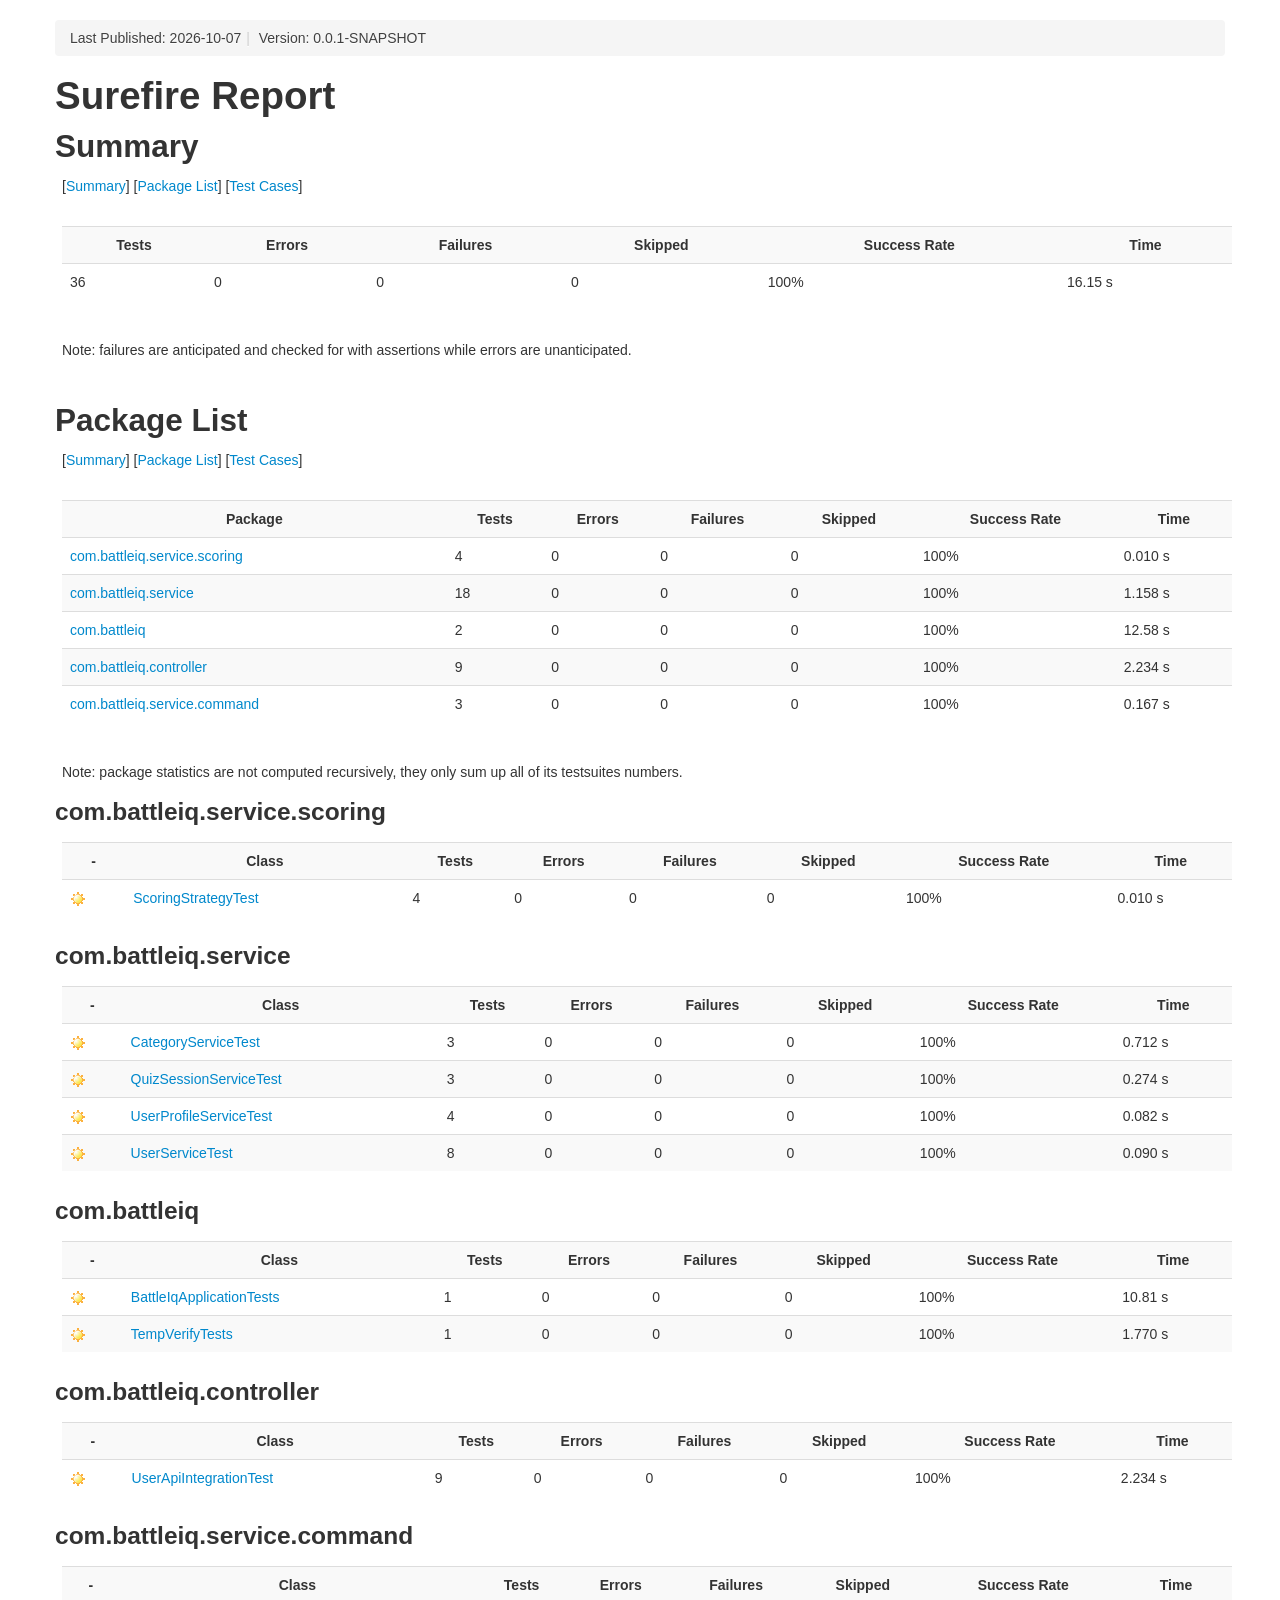
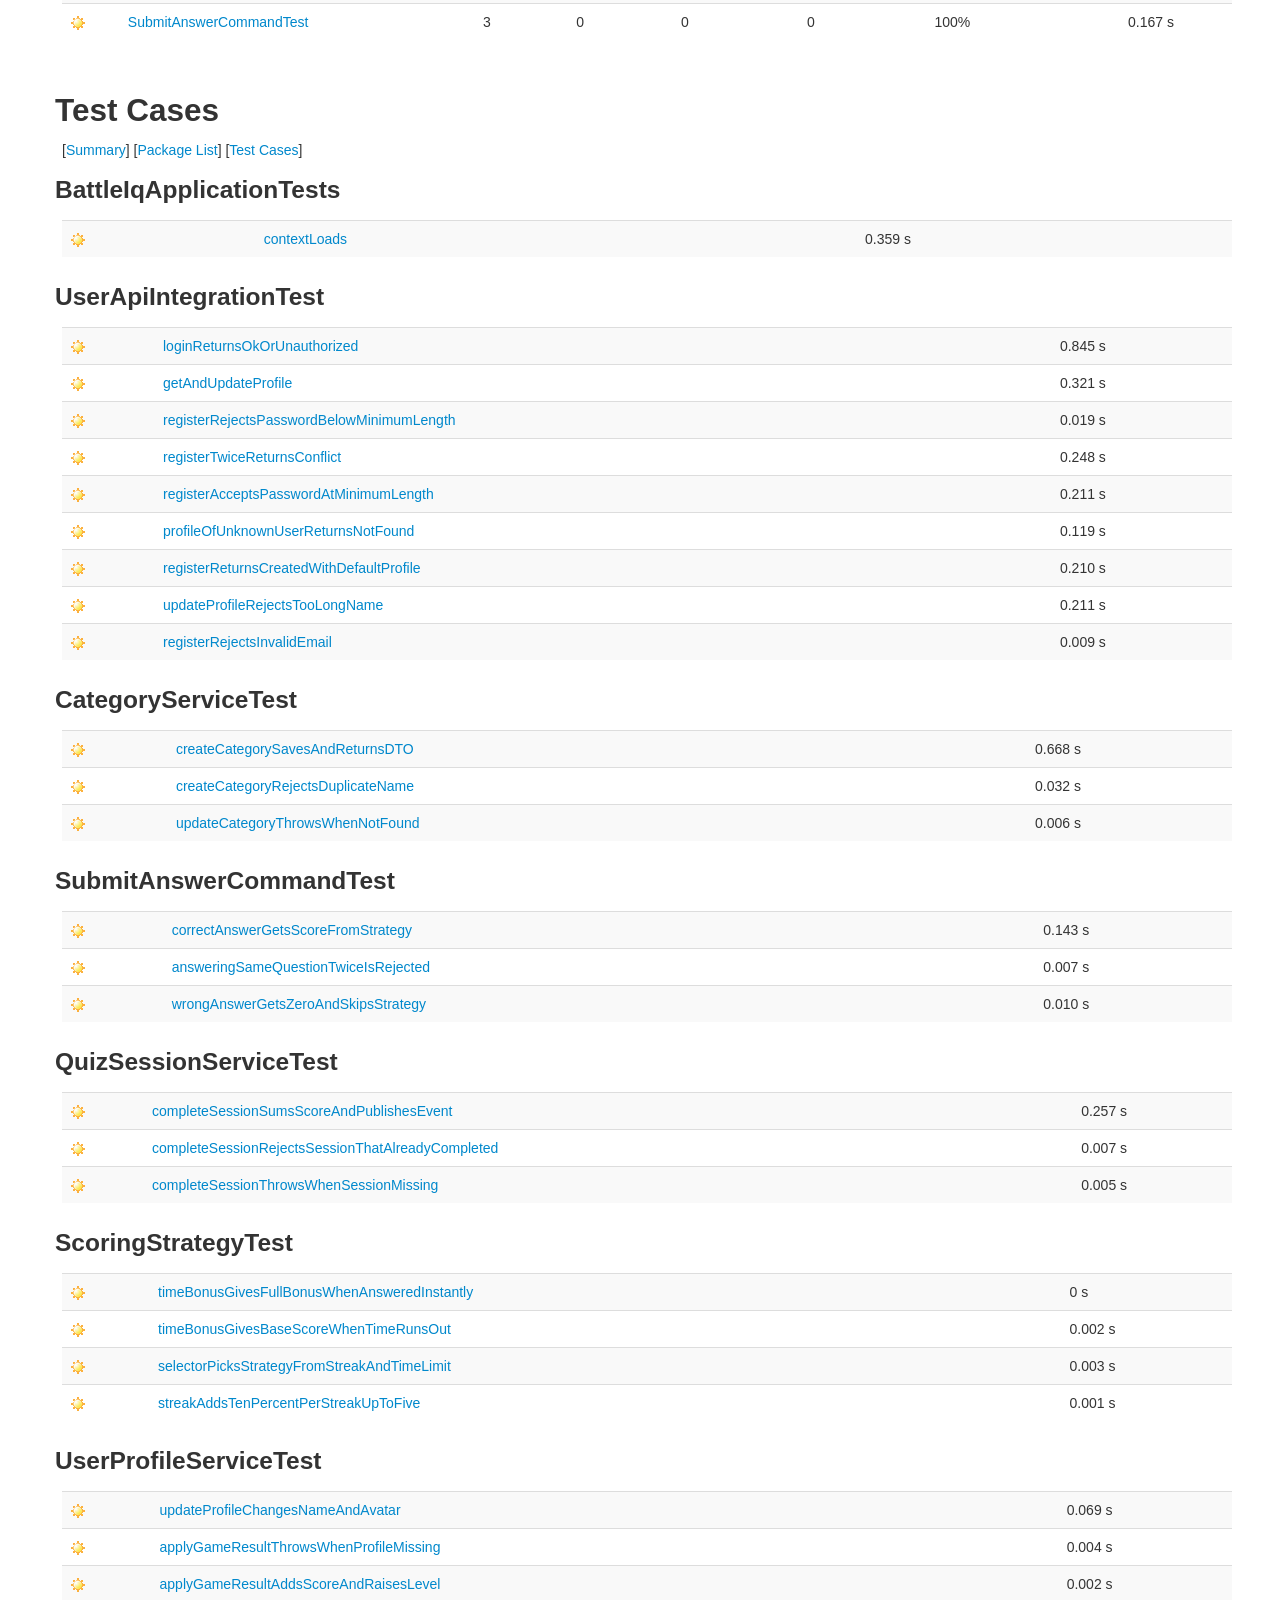
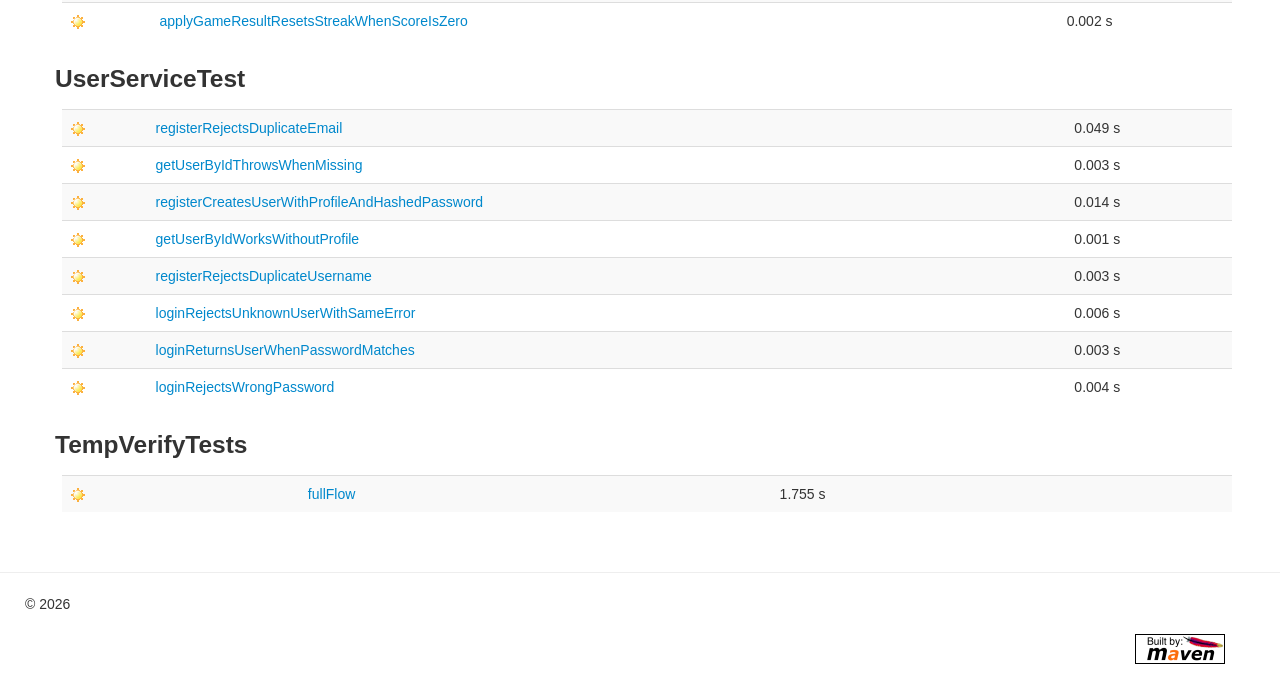
==== test/report/surefire.html @ 70fdf5c6 "docs: add test plan and surefire report" ====
<!DOCTYPE html>


<!--
 | Generated by Apache Maven Doxia Site Renderer 2.0.0 from org.apache.maven.plugins:maven-surefire-report-plugin:3.6.0:report-only at 2026-10-07
 | Rendered using Apache Maven Fluido Skin 2.0.0-M9
-->
<html xmlns="http://www.w3.org/1999/xhtml" lang="en">
  <head>
    <meta charset="UTF-8" />
    <meta name="viewport" content="width=device-width, initial-scale=1" />
    <meta name="generator" content="Apache Maven Doxia Site Renderer 2.0.0" />
    <title>Surefire Report</title>
    <link rel="stylesheet" href="./css/apache-maven-fluido-2.0.0-M9.min.css" />
    <link rel="stylesheet" href="./css/site.css" />
    <link rel="stylesheet" href="./css/print.css" media="print" />
    <script src="./js/apache-maven-fluido-2.0.0-M9.min.js"></script>
  </head>
  <body>
    <div class="container container-top">
      <header>
        <div id="banner">
          <div class="pull-left"><div id="bannerLeft"><h1></h1></div></div>
          <div class="pull-right"></div>
          <div class="clear"><hr/></div>
        </div>

        <div id="breadcrumbs">
          <ul class="breadcrumb">
        <li id="publishDate">Last Published: 2026-10-07<span class="divider">|</span>
</li>
          <li id="projectVersion">Version: 0.0.1-SNAPSHOT</li>
        <li class="pull-right"><a></a></li>
          </ul>
        </div>
      </header>
        <main id="bodyColumn">

<script>
function toggleDisplay(elementId) {
 var elm = document.getElementById(elementId + '-error');
 if (elm == null) {
  elm = document.getElementById(elementId + '-failure');
 }
 if (elm && typeof elm.style != "undefined") {
  if (elm.style.display == "none") {
   elm.style.display = "";
   document.getElementById(elementId + '-off').style.display = "none";
   document.getElementById(elementId + '-on').style.display = "inline";
  } else if (elm.style.display == "") {   elm.style.display = "none";
   document.getElementById(elementId + '-off').style.display = "inline";
   document.getElementById(elementId + '-on').style.display = "none";
  }
 }
 }
</script>
<section><a id="Surefire_Report"></a>
<h1>Surefire Report</h1><section><a id="Summary"></a>
<h2>Summary</h2>
<p>[<a href="#Summary">Summary</a>] [<a href="#Package_List">Package List</a>] [<a href="#Test_Cases">Test Cases</a>]</p><br />
<table class="table table-striped">
<tr class="a">
<th>Tests</th>
<th>Errors</th>
<th>Failures</th>
<th>Skipped</th>
<th>Success Rate</th>
<th>Time</th></tr>
<tr class="b">
<td>36</td>
<td>0</td>
<td>0</td>
<td>0</td>
<td>100%</td>
<td>16.15 s</td></tr></table><br />
<p>Note: failures are anticipated and checked for with assertions while errors are unanticipated.</p><br /></section><section><a id="Package_List"></a>
<h2>Package List</h2>
<p>[<a href="#Summary">Summary</a>] [<a href="#Package_List">Package List</a>] [<a href="#Test_Cases">Test Cases</a>]</p><br />
<table class="table table-striped">
<tr class="a">
<th>Package</th>
<th>Tests</th>
<th>Errors</th>
<th>Failures</th>
<th>Skipped</th>
<th>Success Rate</th>
<th>Time</th></tr>
<tr class="b">
<td><a href="#com.battleiq.service.scoring">com.battleiq.service.scoring</a></td>
<td>4</td>
<td>0</td>
<td>0</td>
<td>0</td>
<td>100%</td>
<td>0.010 s</td></tr>
<tr class="a">
<td><a href="#com.battleiq.service">com.battleiq.service</a></td>
<td>18</td>
<td>0</td>
<td>0</td>
<td>0</td>
<td>100%</td>
<td>1.158 s</td></tr>
<tr class="b">
<td><a href="#com.battleiq">com.battleiq</a></td>
<td>2</td>
<td>0</td>
<td>0</td>
<td>0</td>
<td>100%</td>
<td>12.58 s</td></tr>
<tr class="a">
<td><a href="#com.battleiq.controller">com.battleiq.controller</a></td>
<td>9</td>
<td>0</td>
<td>0</td>
<td>0</td>
<td>100%</td>
<td>2.234 s</td></tr>
<tr class="b">
<td><a href="#com.battleiq.service.command">com.battleiq.service.command</a></td>
<td>3</td>
<td>0</td>
<td>0</td>
<td>0</td>
<td>100%</td>
<td>0.167 s</td></tr></table><br />
<p>Note: package statistics are not computed recursively, they only sum up all of its testsuites numbers.</p><section><a id="com.battleiq.service.scoring"></a>
<h3>com.battleiq.service.scoring</h3>
<table class="table table-striped">
<tr class="a">
<th>-</th>
<th>Class</th>
<th>Tests</th>
<th>Errors</th>
<th>Failures</th>
<th>Skipped</th>
<th>Success Rate</th>
<th>Time</th></tr>
<tr class="b">
<td><a href="#com.battleiq.service.scoring.ScoringStrategyTest"><img src="images/icon_success_sml.gif" /></a></td>
<td><a href="#com.battleiq.service.scoring.ScoringStrategyTest">ScoringStrategyTest</a></td>
<td>4</td>
<td>0</td>
<td>0</td>
<td>0</td>
<td>100%</td>
<td>0.010 s</td></tr></table></section><section><a id="com.battleiq.service"></a>
<h3>com.battleiq.service</h3>
<table class="table table-striped">
<tr class="a">
<th>-</th>
<th>Class</th>
<th>Tests</th>
<th>Errors</th>
<th>Failures</th>
<th>Skipped</th>
<th>Success Rate</th>
<th>Time</th></tr>
<tr class="b">
<td><a href="#com.battleiq.service.CategoryServiceTest"><img src="images/icon_success_sml.gif" /></a></td>
<td><a href="#com.battleiq.service.CategoryServiceTest">CategoryServiceTest</a></td>
<td>3</td>
<td>0</td>
<td>0</td>
<td>0</td>
<td>100%</td>
<td>0.712 s</td></tr>
<tr class="a">
<td><a href="#com.battleiq.service.QuizSessionServiceTest"><img src="images/icon_success_sml.gif" /></a></td>
<td><a href="#com.battleiq.service.QuizSessionServiceTest">QuizSessionServiceTest</a></td>
<td>3</td>
<td>0</td>
<td>0</td>
<td>0</td>
<td>100%</td>
<td>0.274 s</td></tr>
<tr class="b">
<td><a href="#com.battleiq.service.UserProfileServiceTest"><img src="images/icon_success_sml.gif" /></a></td>
<td><a href="#com.battleiq.service.UserProfileServiceTest">UserProfileServiceTest</a></td>
<td>4</td>
<td>0</td>
<td>0</td>
<td>0</td>
<td>100%</td>
<td>0.082 s</td></tr>
<tr class="a">
<td><a href="#com.battleiq.service.UserServiceTest"><img src="images/icon_success_sml.gif" /></a></td>
<td><a href="#com.battleiq.service.UserServiceTest">UserServiceTest</a></td>
<td>8</td>
<td>0</td>
<td>0</td>
<td>0</td>
<td>100%</td>
<td>0.090 s</td></tr></table></section><section><a id="com.battleiq"></a>
<h3>com.battleiq</h3>
<table class="table table-striped">
<tr class="a">
<th>-</th>
<th>Class</th>
<th>Tests</th>
<th>Errors</th>
<th>Failures</th>
<th>Skipped</th>
<th>Success Rate</th>
<th>Time</th></tr>
<tr class="b">
<td><a href="#com.battleiq.BattleIqApplicationTests"><img src="images/icon_success_sml.gif" /></a></td>
<td><a href="#com.battleiq.BattleIqApplicationTests">BattleIqApplicationTests</a></td>
<td>1</td>
<td>0</td>
<td>0</td>
<td>0</td>
<td>100%</td>
<td>10.81 s</td></tr>
<tr class="a">
<td><a href="#com.battleiq.TempVerifyTests"><img src="images/icon_success_sml.gif" /></a></td>
<td><a href="#com.battleiq.TempVerifyTests">TempVerifyTests</a></td>
<td>1</td>
<td>0</td>
<td>0</td>
<td>0</td>
<td>100%</td>
<td>1.770 s</td></tr></table></section><section><a id="com.battleiq.controller"></a>
<h3>com.battleiq.controller</h3>
<table class="table table-striped">
<tr class="a">
<th>-</th>
<th>Class</th>
<th>Tests</th>
<th>Errors</th>
<th>Failures</th>
<th>Skipped</th>
<th>Success Rate</th>
<th>Time</th></tr>
<tr class="b">
<td><a href="#com.battleiq.controller.UserApiIntegrationTest"><img src="images/icon_success_sml.gif" /></a></td>
<td><a href="#com.battleiq.controller.UserApiIntegrationTest">UserApiIntegrationTest</a></td>
<td>9</td>
<td>0</td>
<td>0</td>
<td>0</td>
<td>100%</td>
<td>2.234 s</td></tr></table></section><section><a id="com.battleiq.service.command"></a>
<h3>com.battleiq.service.command</h3>
<table class="table table-striped">
<tr class="a">
<th>-</th>
<th>Class</th>
<th>Tests</th>
<th>Errors</th>
<th>Failures</th>
<th>Skipped</th>
<th>Success Rate</th>
<th>Time</th></tr>
<tr class="b">
<td><a href="#com.battleiq.service.command.SubmitAnswerCommandTest"><img src="images/icon_success_sml.gif" /></a></td>
<td><a href="#com.battleiq.service.command.SubmitAnswerCommandTest">SubmitAnswerCommandTest</a></td>
<td>3</td>
<td>0</td>
<td>0</td>
<td>0</td>
<td>100%</td>
<td>0.167 s</td></tr></table></section><br /></section><section><a id="Test_Cases"></a>
<h2>Test Cases</h2>
<p>[<a href="#Summary">Summary</a>] [<a href="#Package_List">Package List</a>] [<a href="#Test_Cases">Test Cases</a>]</p><section><a id="com.battleiq.BattleIqApplicationTests"></a>
<h3>BattleIqApplicationTests</h3>
<table class="table table-striped">
<tr class="a">
<td><img src="images/icon_success_sml.gif" /></td>
<td><a id="TC_com.battleiq.BattleIqApplicationTests.contextLoads">contextLoads</a></td>
<td>0.359 s</td></tr></table></section><section><a id="com.battleiq.controller.UserApiIntegrationTest"></a>
<h3>UserApiIntegrationTest</h3>
<table class="table table-striped">
<tr class="a">
<td><img src="images/icon_success_sml.gif" /></td>
<td><a id="TC_com.battleiq.controller.UserApiIntegrationTest.loginReturnsOkOrUnauthorized">loginReturnsOkOrUnauthorized</a></td>
<td>0.845 s</td></tr>
<tr class="b">
<td><img src="images/icon_success_sml.gif" /></td>
<td><a id="TC_com.battleiq.controller.UserApiIntegrationTest.getAndUpdateProfile">getAndUpdateProfile</a></td>
<td>0.321 s</td></tr>
<tr class="a">
<td><img src="images/icon_success_sml.gif" /></td>
<td><a id="TC_com.battleiq.controller.UserApiIntegrationTest.registerRejectsPasswordBelowMinimumLength">registerRejectsPasswordBelowMinimumLength</a></td>
<td>0.019 s</td></tr>
<tr class="b">
<td><img src="images/icon_success_sml.gif" /></td>
<td><a id="TC_com.battleiq.controller.UserApiIntegrationTest.registerTwiceReturnsConflict">registerTwiceReturnsConflict</a></td>
<td>0.248 s</td></tr>
<tr class="a">
<td><img src="images/icon_success_sml.gif" /></td>
<td><a id="TC_com.battleiq.controller.UserApiIntegrationTest.registerAcceptsPasswordAtMinimumLength">registerAcceptsPasswordAtMinimumLength</a></td>
<td>0.211 s</td></tr>
<tr class="b">
<td><img src="images/icon_success_sml.gif" /></td>
<td><a id="TC_com.battleiq.controller.UserApiIntegrationTest.profileOfUnknownUserReturnsNotFound">profileOfUnknownUserReturnsNotFound</a></td>
<td>0.119 s</td></tr>
<tr class="a">
<td><img src="images/icon_success_sml.gif" /></td>
<td><a id="TC_com.battleiq.controller.UserApiIntegrationTest.registerReturnsCreatedWithDefaultProfile">registerReturnsCreatedWithDefaultProfile</a></td>
<td>0.210 s</td></tr>
<tr class="b">
<td><img src="images/icon_success_sml.gif" /></td>
<td><a id="TC_com.battleiq.controller.UserApiIntegrationTest.updateProfileRejectsTooLongName">updateProfileRejectsTooLongName</a></td>
<td>0.211 s</td></tr>
<tr class="a">
<td><img src="images/icon_success_sml.gif" /></td>
<td><a id="TC_com.battleiq.controller.UserApiIntegrationTest.registerRejectsInvalidEmail">registerRejectsInvalidEmail</a></td>
<td>0.009 s</td></tr></table></section><section><a id="com.battleiq.service.CategoryServiceTest"></a>
<h3>CategoryServiceTest</h3>
<table class="table table-striped">
<tr class="a">
<td><img src="images/icon_success_sml.gif" /></td>
<td><a id="TC_com.battleiq.service.CategoryServiceTest.createCategorySavesAndReturnsDTO">createCategorySavesAndReturnsDTO</a></td>
<td>0.668 s</td></tr>
<tr class="b">
<td><img src="images/icon_success_sml.gif" /></td>
<td><a id="TC_com.battleiq.service.CategoryServiceTest.createCategoryRejectsDuplicateName">createCategoryRejectsDuplicateName</a></td>
<td>0.032 s</td></tr>
<tr class="a">
<td><img src="images/icon_success_sml.gif" /></td>
<td><a id="TC_com.battleiq.service.CategoryServiceTest.updateCategoryThrowsWhenNotFound">updateCategoryThrowsWhenNotFound</a></td>
<td>0.006 s</td></tr></table></section><section><a id="com.battleiq.service.command.SubmitAnswerCommandTest"></a>
<h3>SubmitAnswerCommandTest</h3>
<table class="table table-striped">
<tr class="a">
<td><img src="images/icon_success_sml.gif" /></td>
<td><a id="TC_com.battleiq.service.command.SubmitAnswerCommandTest.correctAnswerGetsScoreFromStrategy">correctAnswerGetsScoreFromStrategy</a></td>
<td>0.143 s</td></tr>
<tr class="b">
<td><img src="images/icon_success_sml.gif" /></td>
<td><a id="TC_com.battleiq.service.command.SubmitAnswerCommandTest.answeringSameQuestionTwiceIsRejected">answeringSameQuestionTwiceIsRejected</a></td>
<td>0.007 s</td></tr>
<tr class="a">
<td><img src="images/icon_success_sml.gif" /></td>
<td><a id="TC_com.battleiq.service.command.SubmitAnswerCommandTest.wrongAnswerGetsZeroAndSkipsStrategy">wrongAnswerGetsZeroAndSkipsStrategy</a></td>
<td>0.010 s</td></tr></table></section><section><a id="com.battleiq.service.QuizSessionServiceTest"></a>
<h3>QuizSessionServiceTest</h3>
<table class="table table-striped">
<tr class="a">
<td><img src="images/icon_success_sml.gif" /></td>
<td><a id="TC_com.battleiq.service.QuizSessionServiceTest.completeSessionSumsScoreAndPublishesEvent">completeSessionSumsScoreAndPublishesEvent</a></td>
<td>0.257 s</td></tr>
<tr class="b">
<td><img src="images/icon_success_sml.gif" /></td>
<td><a id="TC_com.battleiq.service.QuizSessionServiceTest.completeSessionRejectsSessionThatAlreadyCompleted">completeSessionRejectsSessionThatAlreadyCompleted</a></td>
<td>0.007 s</td></tr>
<tr class="a">
<td><img src="images/icon_success_sml.gif" /></td>
<td><a id="TC_com.battleiq.service.QuizSessionServiceTest.completeSessionThrowsWhenSessionMissing">completeSessionThrowsWhenSessionMissing</a></td>
<td>0.005 s</td></tr></table></section><section><a id="com.battleiq.service.scoring.ScoringStrategyTest"></a>
<h3>ScoringStrategyTest</h3>
<table class="table table-striped">
<tr class="a">
<td><img src="images/icon_success_sml.gif" /></td>
<td><a id="TC_com.battleiq.service.scoring.ScoringStrategyTest.timeBonusGivesFullBonusWhenAnsweredInstantly">timeBonusGivesFullBonusWhenAnsweredInstantly</a></td>
<td>0 s</td></tr>
<tr class="b">
<td><img src="images/icon_success_sml.gif" /></td>
<td><a id="TC_com.battleiq.service.scoring.ScoringStrategyTest.timeBonusGivesBaseScoreWhenTimeRunsOut">timeBonusGivesBaseScoreWhenTimeRunsOut</a></td>
<td>0.002 s</td></tr>
<tr class="a">
<td><img src="images/icon_success_sml.gif" /></td>
<td><a id="TC_com.battleiq.service.scoring.ScoringStrategyTest.selectorPicksStrategyFromStreakAndTimeLimit">selectorPicksStrategyFromStreakAndTimeLimit</a></td>
<td>0.003 s</td></tr>
<tr class="b">
<td><img src="images/icon_success_sml.gif" /></td>
<td><a id="TC_com.battleiq.service.scoring.ScoringStrategyTest.streakAddsTenPercentPerStreakUpToFive">streakAddsTenPercentPerStreakUpToFive</a></td>
<td>0.001 s</td></tr></table></section><section><a id="com.battleiq.service.UserProfileServiceTest"></a>
<h3>UserProfileServiceTest</h3>
<table class="table table-striped">
<tr class="a">
<td><img src="images/icon_success_sml.gif" /></td>
<td><a id="TC_com.battleiq.service.UserProfileServiceTest.updateProfileChangesNameAndAvatar">updateProfileChangesNameAndAvatar</a></td>
<td>0.069 s</td></tr>
<tr class="b">
<td><img src="images/icon_success_sml.gif" /></td>
<td><a id="TC_com.battleiq.service.UserProfileServiceTest.applyGameResultThrowsWhenProfileMissing">applyGameResultThrowsWhenProfileMissing</a></td>
<td>0.004 s</td></tr>
<tr class="a">
<td><img src="images/icon_success_sml.gif" /></td>
<td><a id="TC_com.battleiq.service.UserProfileServiceTest.applyGameResultAddsScoreAndRaisesLevel">applyGameResultAddsScoreAndRaisesLevel</a></td>
<td>0.002 s</td></tr>
<tr class="b">
<td><img src="images/icon_success_sml.gif" /></td>
<td><a id="TC_com.battleiq.service.UserProfileServiceTest.applyGameResultResetsStreakWhenScoreIsZero">applyGameResultResetsStreakWhenScoreIsZero</a></td>
<td>0.002 s</td></tr></table></section><section><a id="com.battleiq.service.UserServiceTest"></a>
<h3>UserServiceTest</h3>
<table class="table table-striped">
<tr class="a">
<td><img src="images/icon_success_sml.gif" /></td>
<td><a id="TC_com.battleiq.service.UserServiceTest.registerRejectsDuplicateEmail">registerRejectsDuplicateEmail</a></td>
<td>0.049 s</td></tr>
<tr class="b">
<td><img src="images/icon_success_sml.gif" /></td>
<td><a id="TC_com.battleiq.service.UserServiceTest.getUserByIdThrowsWhenMissing">getUserByIdThrowsWhenMissing</a></td>
<td>0.003 s</td></tr>
<tr class="a">
<td><img src="images/icon_success_sml.gif" /></td>
<td><a id="TC_com.battleiq.service.UserServiceTest.registerCreatesUserWithProfileAndHashedPassword">registerCreatesUserWithProfileAndHashedPassword</a></td>
<td>0.014 s</td></tr>
<tr class="b">
<td><img src="images/icon_success_sml.gif" /></td>
<td><a id="TC_com.battleiq.service.UserServiceTest.getUserByIdWorksWithoutProfile">getUserByIdWorksWithoutProfile</a></td>
<td>0.001 s</td></tr>
<tr class="a">
<td><img src="images/icon_success_sml.gif" /></td>
<td><a id="TC_com.battleiq.service.UserServiceTest.registerRejectsDuplicateUsername">registerRejectsDuplicateUsername</a></td>
<td>0.003 s</td></tr>
<tr class="b">
<td><img src="images/icon_success_sml.gif" /></td>
<td><a id="TC_com.battleiq.service.UserServiceTest.loginRejectsUnknownUserWithSameError">loginRejectsUnknownUserWithSameError</a></td>
<td>0.006 s</td></tr>
<tr class="a">
<td><img src="images/icon_success_sml.gif" /></td>
<td><a id="TC_com.battleiq.service.UserServiceTest.loginReturnsUserWhenPasswordMatches">loginReturnsUserWhenPasswordMatches</a></td>
<td>0.003 s</td></tr>
<tr class="b">
<td><img src="images/icon_success_sml.gif" /></td>
<td><a id="TC_com.battleiq.service.UserServiceTest.loginRejectsWrongPassword">loginRejectsWrongPassword</a></td>
<td>0.004 s</td></tr></table></section><section><a id="com.battleiq.TempVerifyTests"></a>
<h3>TempVerifyTests</h3>
<table class="table table-striped">
<tr class="a">
<td><img src="images/icon_success_sml.gif" /></td>
<td><a id="TC_com.battleiq.TempVerifyTests.fullFlow">fullFlow</a></td>
<td>1.755 s</td></tr></table></section><br /></section></section>
        </main>
    </div>
    <hr/>
    <footer>
      <div class="container">
        <div class="row">
            <p>©      2026
</p>
        </div>
        <p id="poweredBy" class="pull-right"><a href="https://maven.apache.org/" class="builtBy" target="_blank"><img class="builtBy" alt="Built by Maven" src="./images/logos/maven-feather.png" /></a>
</p>
      </div>
    </footer>
<script>
  if(anchors) {
    anchors.add();
  }
</script>
  </body>
</html>
---- test/report/css/site.css ----
/* You can override this file with your own styles */
---- test/report/css/print.css ----
/*
 * Licensed to the Apache Software Foundation (ASF) under one
 * or more contributor license agreements.  See the NOTICE file
 * distributed with this work for additional information
 * regarding copyright ownership.  The ASF licenses this file
 * to you under the Apache License, Version 2.0 (the
 * "License"); you may not use this file except in compliance
 * with the License.  You may obtain a copy of the License at
 *
 *   http://www.apache.org/licenses/LICENSE-2.0
 *
 * Unless required by applicable law or agreed to in writing,
 * software distributed under the License is distributed on an
 * "AS IS" BASIS, WITHOUT WARRANTIES OR CONDITIONS OF ANY
 * KIND, either express or implied.  See the License for the
 * specific language governing permissions and limitations
 * under the License.
 */

#banner,
#footer,
#leftcol,
#breadcrumbs,
.docs #toc,
.docs .courtesylinks,
#leftColumn,
#navColumn {
  display: none !important;
}

#bodyColumn,
body.docs div.docs {
  margin: 0 !important;
  border: none !important;
}
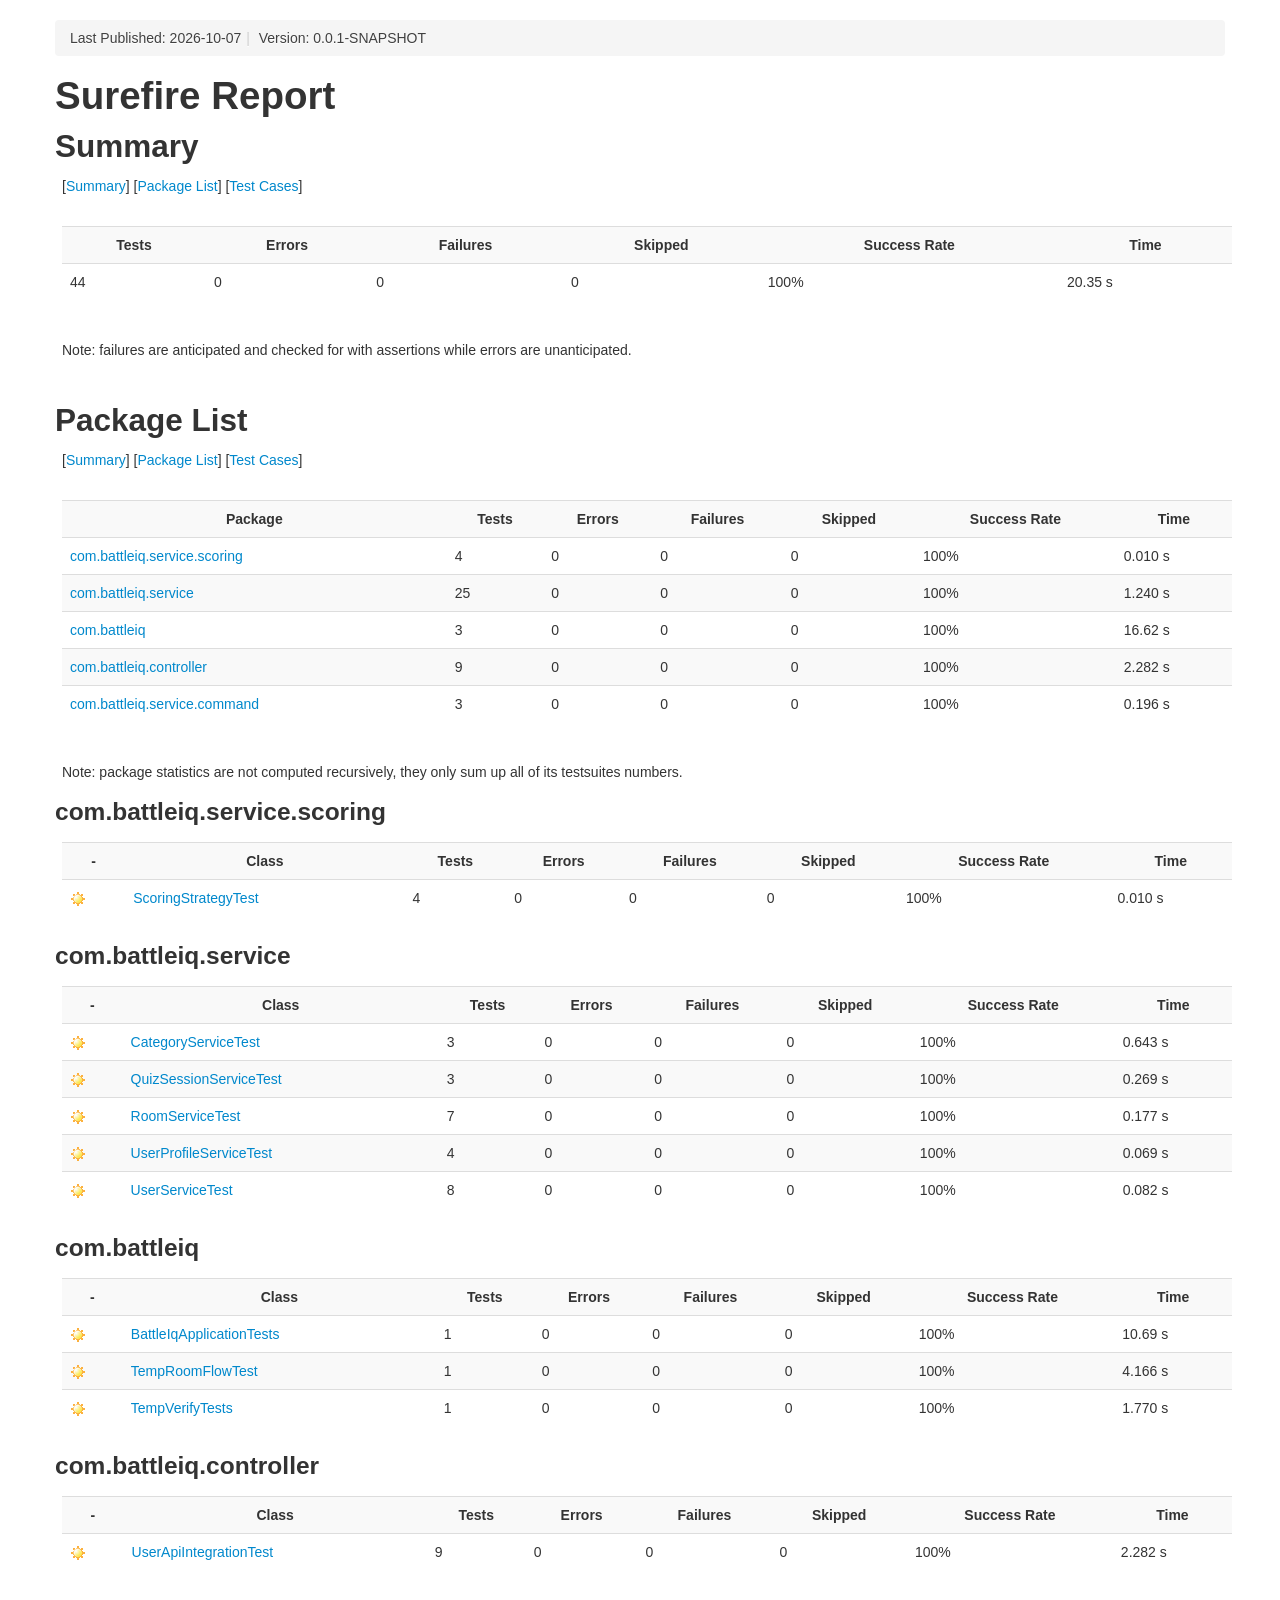
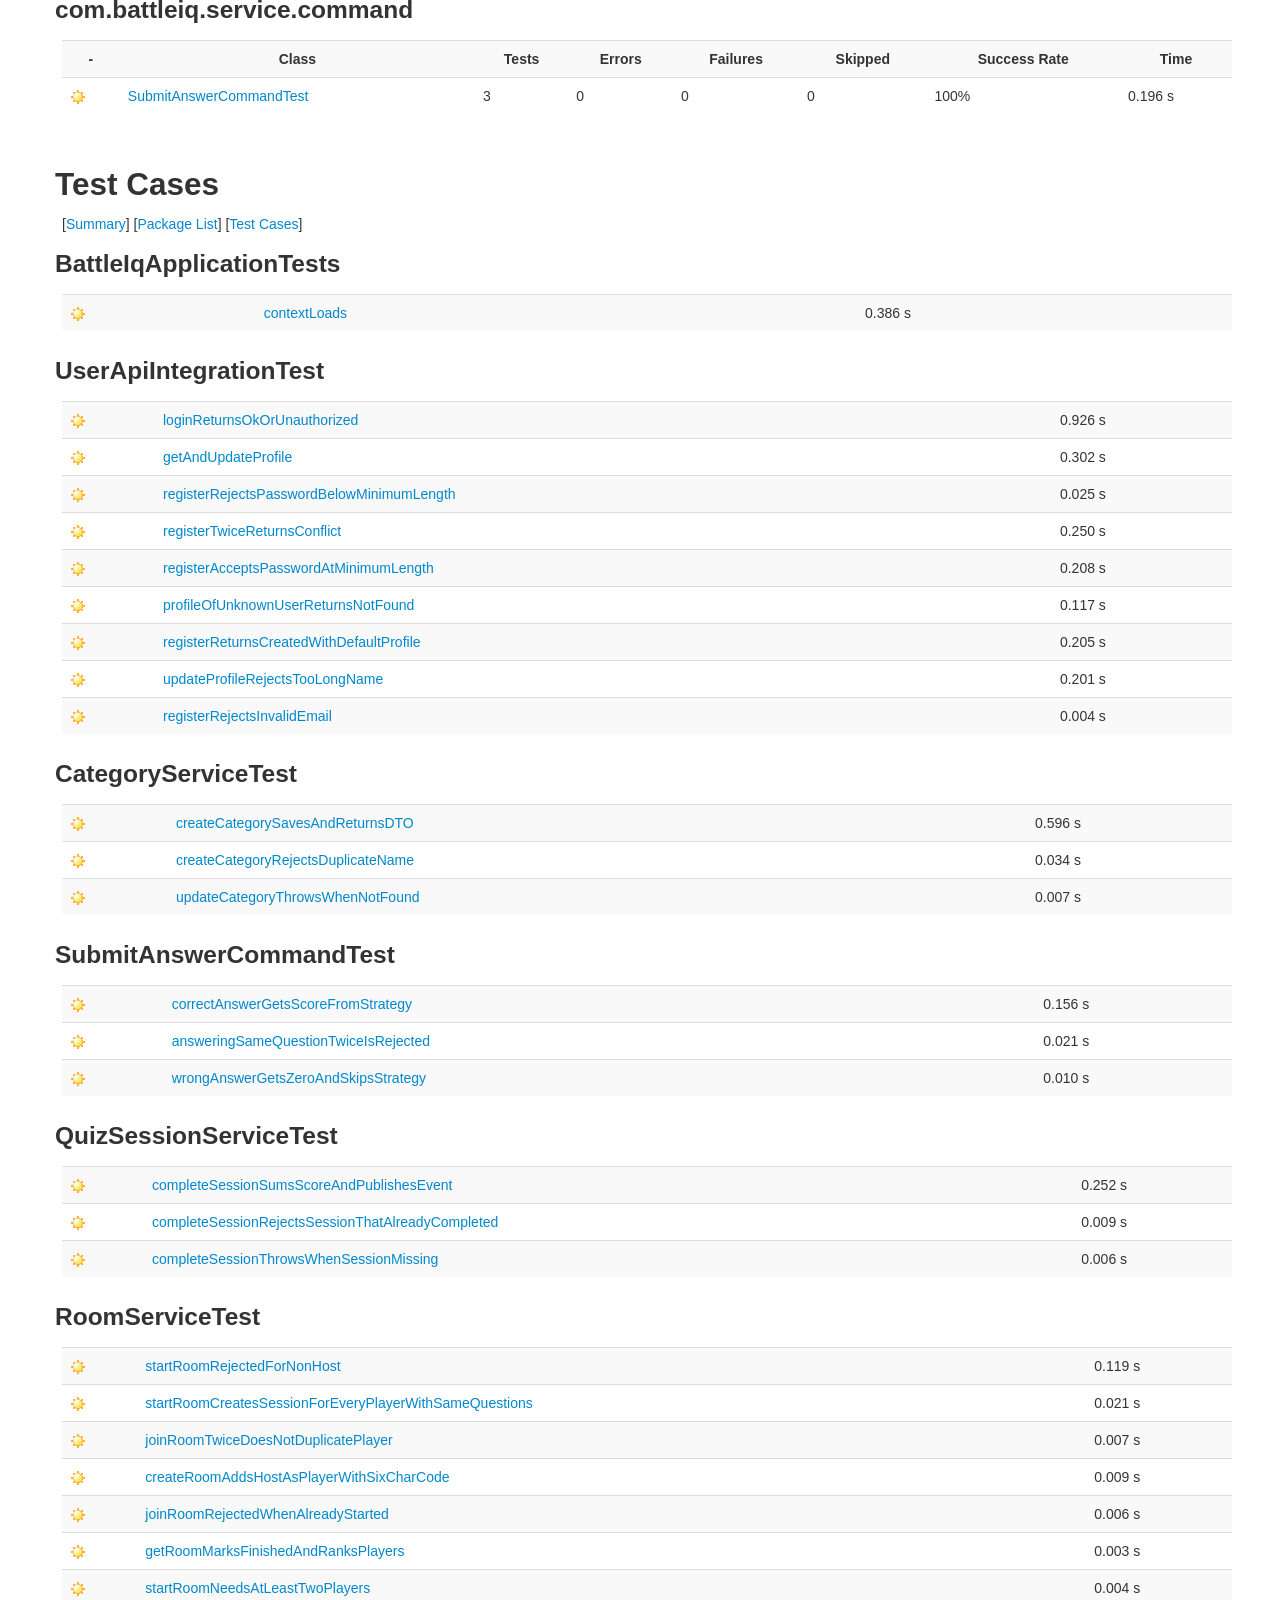
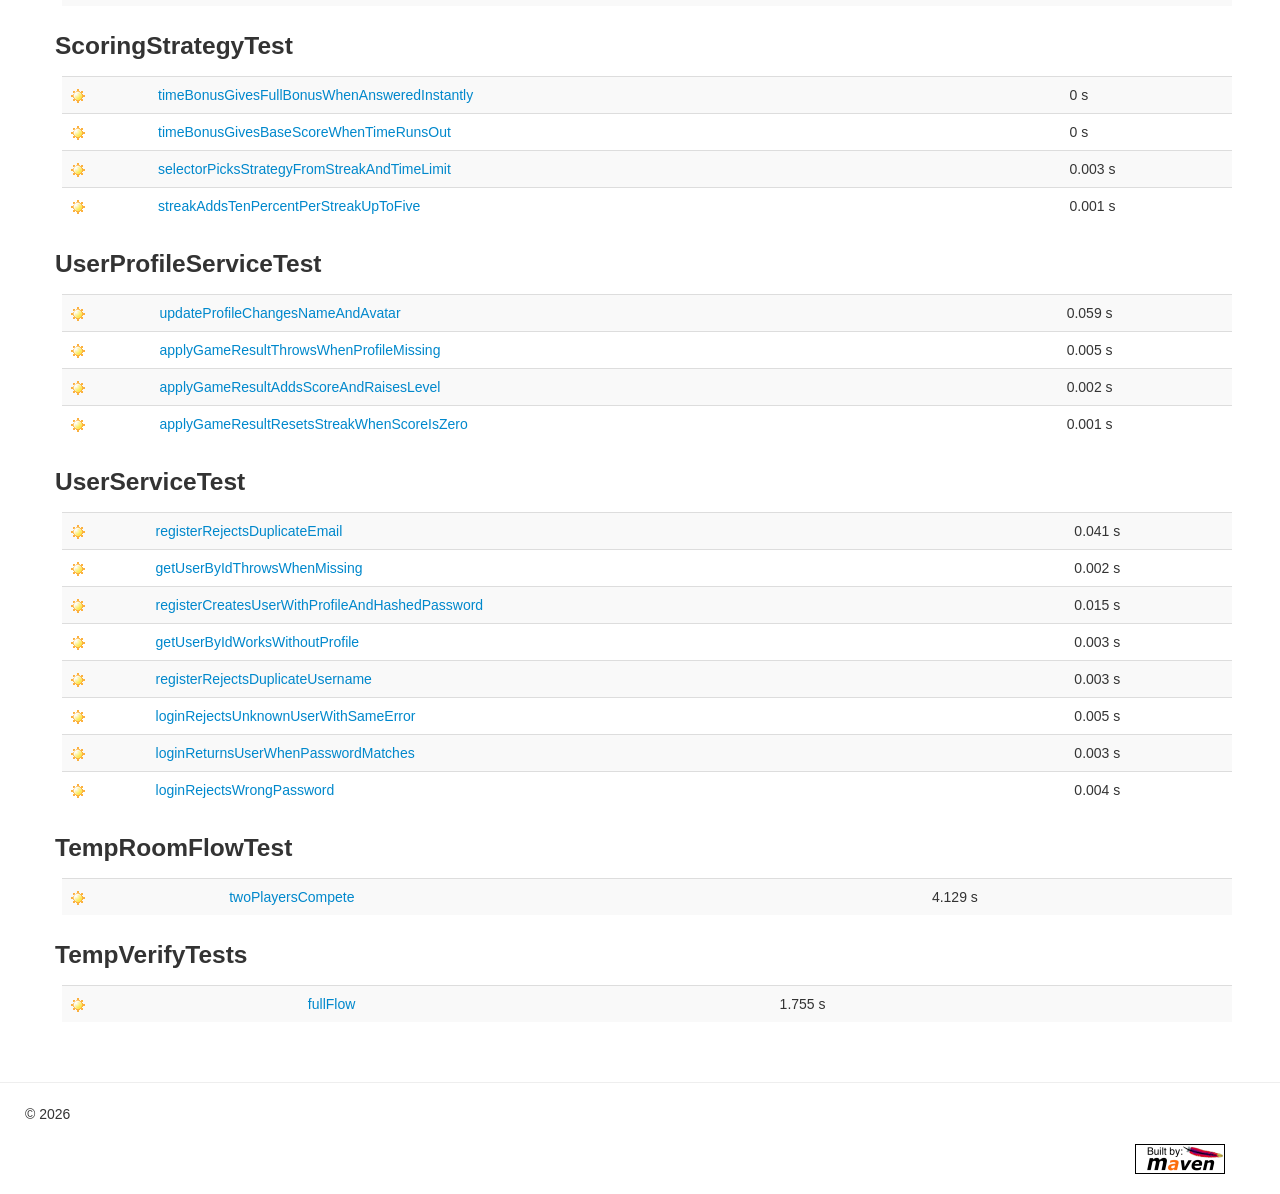
==== commit a113e38a: "test: add RoomService tests and update test plan" ====
--- a/test/report/surefire.html
+++ b/test/report/surefire.html
@@ -67,12 +67,12 @@
 <th>Success Rate</th>
 <th>Time</th></tr>
 <tr class="b">
-<td>36</td>
-<td>0</td>
-<td>0</td>
-<td>0</td>
-<td>100%</td>
-<td>16.15 s</td></tr></table><br />
+<td>44</td>
+<td>0</td>
+<td>0</td>
+<td>0</td>
+<td>100%</td>
+<td>20.35 s</td></tr></table><br />
 <p>Note: failures are anticipated and checked for with assertions while errors are unanticipated.</p><br /></section><section><a id="Package_List"></a>
 <h2>Package List</h2>
 <p>[<a href="#Summary">Summary</a>] [<a href="#Package_List">Package List</a>] [<a href="#Test_Cases">Test Cases</a>]</p><br />
@@ -95,20 +95,20 @@
 <td>0.010 s</td></tr>
 <tr class="a">
 <td><a href="#com.battleiq.service">com.battleiq.service</a></td>
-<td>18</td>
-<td>0</td>
-<td>0</td>
-<td>0</td>
-<td>100%</td>
-<td>1.158 s</td></tr>
+<td>25</td>
+<td>0</td>
+<td>0</td>
+<td>0</td>
+<td>100%</td>
+<td>1.240 s</td></tr>
 <tr class="b">
 <td><a href="#com.battleiq">com.battleiq</a></td>
-<td>2</td>
-<td>0</td>
-<td>0</td>
-<td>0</td>
-<td>100%</td>
-<td>12.58 s</td></tr>
+<td>3</td>
+<td>0</td>
+<td>0</td>
+<td>0</td>
+<td>100%</td>
+<td>16.62 s</td></tr>
 <tr class="a">
 <td><a href="#com.battleiq.controller">com.battleiq.controller</a></td>
 <td>9</td>
@@ -116,7 +116,7 @@
 <td>0</td>
 <td>0</td>
 <td>100%</td>
-<td>2.234 s</td></tr>
+<td>2.282 s</td></tr>
 <tr class="b">
 <td><a href="#com.battleiq.service.command">com.battleiq.service.command</a></td>
 <td>3</td>
@@ -124,7 +124,7 @@
 <td>0</td>
 <td>0</td>
 <td>100%</td>
-<td>0.167 s</td></tr></table><br />
+<td>0.196 s</td></tr></table><br />
 <p>Note: package statistics are not computed recursively, they only sum up all of its testsuites numbers.</p><section><a id="com.battleiq.service.scoring"></a>
 <h3>com.battleiq.service.scoring</h3>
 <table class="table table-striped">
@@ -165,7 +165,7 @@
 <td>0</td>
 <td>0</td>
 <td>100%</td>
-<td>0.712 s</td></tr>
+<td>0.643 s</td></tr>
 <tr class="a">
 <td><a href="#com.battleiq.service.QuizSessionServiceTest"><img src="images/icon_success_sml.gif" /></a></td>
 <td><a href="#com.battleiq.service.QuizSessionServiceTest">QuizSessionServiceTest</a></td>
@@ -174,8 +174,17 @@
 <td>0</td>
 <td>0</td>
 <td>100%</td>
-<td>0.274 s</td></tr>
-<tr class="b">
+<td>0.269 s</td></tr>
+<tr class="b">
+<td><a href="#com.battleiq.service.RoomServiceTest"><img src="images/icon_success_sml.gif" /></a></td>
+<td><a href="#com.battleiq.service.RoomServiceTest">RoomServiceTest</a></td>
+<td>7</td>
+<td>0</td>
+<td>0</td>
+<td>0</td>
+<td>100%</td>
+<td>0.177 s</td></tr>
+<tr class="a">
 <td><a href="#com.battleiq.service.UserProfileServiceTest"><img src="images/icon_success_sml.gif" /></a></td>
 <td><a href="#com.battleiq.service.UserProfileServiceTest">UserProfileServiceTest</a></td>
 <td>4</td>
@@ -183,8 +192,8 @@
 <td>0</td>
 <td>0</td>
 <td>100%</td>
-<td>0.082 s</td></tr>
-<tr class="a">
+<td>0.069 s</td></tr>
+<tr class="b">
 <td><a href="#com.battleiq.service.UserServiceTest"><img src="images/icon_success_sml.gif" /></a></td>
 <td><a href="#com.battleiq.service.UserServiceTest">UserServiceTest</a></td>
 <td>8</td>
@@ -192,7 +201,7 @@
 <td>0</td>
 <td>0</td>
 <td>100%</td>
-<td>0.090 s</td></tr></table></section><section><a id="com.battleiq"></a>
+<td>0.082 s</td></tr></table></section><section><a id="com.battleiq"></a>
 <h3>com.battleiq</h3>
 <table class="table table-striped">
 <tr class="a">
@@ -212,8 +221,17 @@
 <td>0</td>
 <td>0</td>
 <td>100%</td>
-<td>10.81 s</td></tr>
-<tr class="a">
+<td>10.69 s</td></tr>
+<tr class="a">
+<td><a href="#com.battleiq.TempRoomFlowTest"><img src="images/icon_success_sml.gif" /></a></td>
+<td><a href="#com.battleiq.TempRoomFlowTest">TempRoomFlowTest</a></td>
+<td>1</td>
+<td>0</td>
+<td>0</td>
+<td>0</td>
+<td>100%</td>
+<td>4.166 s</td></tr>
+<tr class="b">
 <td><a href="#com.battleiq.TempVerifyTests"><img src="images/icon_success_sml.gif" /></a></td>
 <td><a href="#com.battleiq.TempVerifyTests">TempVerifyTests</a></td>
 <td>1</td>
@@ -241,7 +259,7 @@
 <td>0</td>
 <td>0</td>
 <td>100%</td>
-<td>2.234 s</td></tr></table></section><section><a id="com.battleiq.service.command"></a>
+<td>2.282 s</td></tr></table></section><section><a id="com.battleiq.service.command"></a>
 <h3>com.battleiq.service.command</h3>
 <table class="table table-striped">
 <tr class="a">
@@ -261,7 +279,7 @@
 <td>0</td>
 <td>0</td>
 <td>100%</td>
-<td>0.167 s</td></tr></table></section><br /></section><section><a id="Test_Cases"></a>
+<td>0.196 s</td></tr></table></section><br /></section><section><a id="Test_Cases"></a>
 <h2>Test Cases</h2>
 <p>[<a href="#Summary">Summary</a>] [<a href="#Package_List">Package List</a>] [<a href="#Test_Cases">Test Cases</a>]</p><section><a id="com.battleiq.BattleIqApplicationTests"></a>
 <h3>BattleIqApplicationTests</h3>
@@ -269,69 +287,69 @@
 <tr class="a">
 <td><img src="images/icon_success_sml.gif" /></td>
 <td><a id="TC_com.battleiq.BattleIqApplicationTests.contextLoads">contextLoads</a></td>
-<td>0.359 s</td></tr></table></section><section><a id="com.battleiq.controller.UserApiIntegrationTest"></a>
+<td>0.386 s</td></tr></table></section><section><a id="com.battleiq.controller.UserApiIntegrationTest"></a>
 <h3>UserApiIntegrationTest</h3>
 <table class="table table-striped">
 <tr class="a">
 <td><img src="images/icon_success_sml.gif" /></td>
 <td><a id="TC_com.battleiq.controller.UserApiIntegrationTest.loginReturnsOkOrUnauthorized">loginReturnsOkOrUnauthorized</a></td>
-<td>0.845 s</td></tr>
+<td>0.926 s</td></tr>
 <tr class="b">
 <td><img src="images/icon_success_sml.gif" /></td>
 <td><a id="TC_com.battleiq.controller.UserApiIntegrationTest.getAndUpdateProfile">getAndUpdateProfile</a></td>
-<td>0.321 s</td></tr>
+<td>0.302 s</td></tr>
 <tr class="a">
 <td><img src="images/icon_success_sml.gif" /></td>
 <td><a id="TC_com.battleiq.controller.UserApiIntegrationTest.registerRejectsPasswordBelowMinimumLength">registerRejectsPasswordBelowMinimumLength</a></td>
-<td>0.019 s</td></tr>
+<td>0.025 s</td></tr>
 <tr class="b">
 <td><img src="images/icon_success_sml.gif" /></td>
 <td><a id="TC_com.battleiq.controller.UserApiIntegrationTest.registerTwiceReturnsConflict">registerTwiceReturnsConflict</a></td>
-<td>0.248 s</td></tr>
+<td>0.250 s</td></tr>
 <tr class="a">
 <td><img src="images/icon_success_sml.gif" /></td>
 <td><a id="TC_com.battleiq.controller.UserApiIntegrationTest.registerAcceptsPasswordAtMinimumLength">registerAcceptsPasswordAtMinimumLength</a></td>
-<td>0.211 s</td></tr>
+<td>0.208 s</td></tr>
 <tr class="b">
 <td><img src="images/icon_success_sml.gif" /></td>
 <td><a id="TC_com.battleiq.controller.UserApiIntegrationTest.profileOfUnknownUserReturnsNotFound">profileOfUnknownUserReturnsNotFound</a></td>
-<td>0.119 s</td></tr>
+<td>0.117 s</td></tr>
 <tr class="a">
 <td><img src="images/icon_success_sml.gif" /></td>
 <td><a id="TC_com.battleiq.controller.UserApiIntegrationTest.registerReturnsCreatedWithDefaultProfile">registerReturnsCreatedWithDefaultProfile</a></td>
-<td>0.210 s</td></tr>
+<td>0.205 s</td></tr>
 <tr class="b">
 <td><img src="images/icon_success_sml.gif" /></td>
 <td><a id="TC_com.battleiq.controller.UserApiIntegrationTest.updateProfileRejectsTooLongName">updateProfileRejectsTooLongName</a></td>
-<td>0.211 s</td></tr>
+<td>0.201 s</td></tr>
 <tr class="a">
 <td><img src="images/icon_success_sml.gif" /></td>
 <td><a id="TC_com.battleiq.controller.UserApiIntegrationTest.registerRejectsInvalidEmail">registerRejectsInvalidEmail</a></td>
-<td>0.009 s</td></tr></table></section><section><a id="com.battleiq.service.CategoryServiceTest"></a>
+<td>0.004 s</td></tr></table></section><section><a id="com.battleiq.service.CategoryServiceTest"></a>
 <h3>CategoryServiceTest</h3>
 <table class="table table-striped">
 <tr class="a">
 <td><img src="images/icon_success_sml.gif" /></td>
 <td><a id="TC_com.battleiq.service.CategoryServiceTest.createCategorySavesAndReturnsDTO">createCategorySavesAndReturnsDTO</a></td>
-<td>0.668 s</td></tr>
+<td>0.596 s</td></tr>
 <tr class="b">
 <td><img src="images/icon_success_sml.gif" /></td>
 <td><a id="TC_com.battleiq.service.CategoryServiceTest.createCategoryRejectsDuplicateName">createCategoryRejectsDuplicateName</a></td>
-<td>0.032 s</td></tr>
+<td>0.034 s</td></tr>
 <tr class="a">
 <td><img src="images/icon_success_sml.gif" /></td>
 <td><a id="TC_com.battleiq.service.CategoryServiceTest.updateCategoryThrowsWhenNotFound">updateCategoryThrowsWhenNotFound</a></td>
-<td>0.006 s</td></tr></table></section><section><a id="com.battleiq.service.command.SubmitAnswerCommandTest"></a>
+<td>0.007 s</td></tr></table></section><section><a id="com.battleiq.service.command.SubmitAnswerCommandTest"></a>
 <h3>SubmitAnswerCommandTest</h3>
 <table class="table table-striped">
 <tr class="a">
 <td><img src="images/icon_success_sml.gif" /></td>
 <td><a id="TC_com.battleiq.service.command.SubmitAnswerCommandTest.correctAnswerGetsScoreFromStrategy">correctAnswerGetsScoreFromStrategy</a></td>
-<td>0.143 s</td></tr>
+<td>0.156 s</td></tr>
 <tr class="b">
 <td><img src="images/icon_success_sml.gif" /></td>
 <td><a id="TC_com.battleiq.service.command.SubmitAnswerCommandTest.answeringSameQuestionTwiceIsRejected">answeringSameQuestionTwiceIsRejected</a></td>
-<td>0.007 s</td></tr>
+<td>0.021 s</td></tr>
 <tr class="a">
 <td><img src="images/icon_success_sml.gif" /></td>
 <td><a id="TC_com.battleiq.service.command.SubmitAnswerCommandTest.wrongAnswerGetsZeroAndSkipsStrategy">wrongAnswerGetsZeroAndSkipsStrategy</a></td>
@@ -341,15 +359,45 @@
 <tr class="a">
 <td><img src="images/icon_success_sml.gif" /></td>
 <td><a id="TC_com.battleiq.service.QuizSessionServiceTest.completeSessionSumsScoreAndPublishesEvent">completeSessionSumsScoreAndPublishesEvent</a></td>
-<td>0.257 s</td></tr>
+<td>0.252 s</td></tr>
 <tr class="b">
 <td><img src="images/icon_success_sml.gif" /></td>
 <td><a id="TC_com.battleiq.service.QuizSessionServiceTest.completeSessionRejectsSessionThatAlreadyCompleted">completeSessionRejectsSessionThatAlreadyCompleted</a></td>
+<td>0.009 s</td></tr>
+<tr class="a">
+<td><img src="images/icon_success_sml.gif" /></td>
+<td><a id="TC_com.battleiq.service.QuizSessionServiceTest.completeSessionThrowsWhenSessionMissing">completeSessionThrowsWhenSessionMissing</a></td>
+<td>0.006 s</td></tr></table></section><section><a id="com.battleiq.service.RoomServiceTest"></a>
+<h3>RoomServiceTest</h3>
+<table class="table table-striped">
+<tr class="a">
+<td><img src="images/icon_success_sml.gif" /></td>
+<td><a id="TC_com.battleiq.service.RoomServiceTest.startRoomRejectedForNonHost">startRoomRejectedForNonHost</a></td>
+<td>0.119 s</td></tr>
+<tr class="b">
+<td><img src="images/icon_success_sml.gif" /></td>
+<td><a id="TC_com.battleiq.service.RoomServiceTest.startRoomCreatesSessionForEveryPlayerWithSameQuestions">startRoomCreatesSessionForEveryPlayerWithSameQuestions</a></td>
+<td>0.021 s</td></tr>
+<tr class="a">
+<td><img src="images/icon_success_sml.gif" /></td>
+<td><a id="TC_com.battleiq.service.RoomServiceTest.joinRoomTwiceDoesNotDuplicatePlayer">joinRoomTwiceDoesNotDuplicatePlayer</a></td>
 <td>0.007 s</td></tr>
-<tr class="a">
-<td><img src="images/icon_success_sml.gif" /></td>
-<td><a id="TC_com.battleiq.service.QuizSessionServiceTest.completeSessionThrowsWhenSessionMissing">completeSessionThrowsWhenSessionMissing</a></td>
-<td>0.005 s</td></tr></table></section><section><a id="com.battleiq.service.scoring.ScoringStrategyTest"></a>
+<tr class="b">
+<td><img src="images/icon_success_sml.gif" /></td>
+<td><a id="TC_com.battleiq.service.RoomServiceTest.createRoomAddsHostAsPlayerWithSixCharCode">createRoomAddsHostAsPlayerWithSixCharCode</a></td>
+<td>0.009 s</td></tr>
+<tr class="a">
+<td><img src="images/icon_success_sml.gif" /></td>
+<td><a id="TC_com.battleiq.service.RoomServiceTest.joinRoomRejectedWhenAlreadyStarted">joinRoomRejectedWhenAlreadyStarted</a></td>
+<td>0.006 s</td></tr>
+<tr class="b">
+<td><img src="images/icon_success_sml.gif" /></td>
+<td><a id="TC_com.battleiq.service.RoomServiceTest.getRoomMarksFinishedAndRanksPlayers">getRoomMarksFinishedAndRanksPlayers</a></td>
+<td>0.003 s</td></tr>
+<tr class="a">
+<td><img src="images/icon_success_sml.gif" /></td>
+<td><a id="TC_com.battleiq.service.RoomServiceTest.startRoomNeedsAtLeastTwoPlayers">startRoomNeedsAtLeastTwoPlayers</a></td>
+<td>0.004 s</td></tr></table></section><section><a id="com.battleiq.service.scoring.ScoringStrategyTest"></a>
 <h3>ScoringStrategyTest</h3>
 <table class="table table-striped">
 <tr class="a">
@@ -359,7 +407,7 @@
 <tr class="b">
 <td><img src="images/icon_success_sml.gif" /></td>
 <td><a id="TC_com.battleiq.service.scoring.ScoringStrategyTest.timeBonusGivesBaseScoreWhenTimeRunsOut">timeBonusGivesBaseScoreWhenTimeRunsOut</a></td>
-<td>0.002 s</td></tr>
+<td>0 s</td></tr>
 <tr class="a">
 <td><img src="images/icon_success_sml.gif" /></td>
 <td><a id="TC_com.battleiq.service.scoring.ScoringStrategyTest.selectorPicksStrategyFromStreakAndTimeLimit">selectorPicksStrategyFromStreakAndTimeLimit</a></td>
@@ -373,11 +421,11 @@
 <tr class="a">
 <td><img src="images/icon_success_sml.gif" /></td>
 <td><a id="TC_com.battleiq.service.UserProfileServiceTest.updateProfileChangesNameAndAvatar">updateProfileChangesNameAndAvatar</a></td>
-<td>0.069 s</td></tr>
+<td>0.059 s</td></tr>
 <tr class="b">
 <td><img src="images/icon_success_sml.gif" /></td>
 <td><a id="TC_com.battleiq.service.UserProfileServiceTest.applyGameResultThrowsWhenProfileMissing">applyGameResultThrowsWhenProfileMissing</a></td>
-<td>0.004 s</td></tr>
+<td>0.005 s</td></tr>
 <tr class="a">
 <td><img src="images/icon_success_sml.gif" /></td>
 <td><a id="TC_com.battleiq.service.UserProfileServiceTest.applyGameResultAddsScoreAndRaisesLevel">applyGameResultAddsScoreAndRaisesLevel</a></td>
@@ -385,25 +433,25 @@
 <tr class="b">
 <td><img src="images/icon_success_sml.gif" /></td>
 <td><a id="TC_com.battleiq.service.UserProfileServiceTest.applyGameResultResetsStreakWhenScoreIsZero">applyGameResultResetsStreakWhenScoreIsZero</a></td>
-<td>0.002 s</td></tr></table></section><section><a id="com.battleiq.service.UserServiceTest"></a>
+<td>0.001 s</td></tr></table></section><section><a id="com.battleiq.service.UserServiceTest"></a>
 <h3>UserServiceTest</h3>
 <table class="table table-striped">
 <tr class="a">
 <td><img src="images/icon_success_sml.gif" /></td>
 <td><a id="TC_com.battleiq.service.UserServiceTest.registerRejectsDuplicateEmail">registerRejectsDuplicateEmail</a></td>
-<td>0.049 s</td></tr>
+<td>0.041 s</td></tr>
 <tr class="b">
 <td><img src="images/icon_success_sml.gif" /></td>
 <td><a id="TC_com.battleiq.service.UserServiceTest.getUserByIdThrowsWhenMissing">getUserByIdThrowsWhenMissing</a></td>
+<td>0.002 s</td></tr>
+<tr class="a">
+<td><img src="images/icon_success_sml.gif" /></td>
+<td><a id="TC_com.battleiq.service.UserServiceTest.registerCreatesUserWithProfileAndHashedPassword">registerCreatesUserWithProfileAndHashedPassword</a></td>
+<td>0.015 s</td></tr>
+<tr class="b">
+<td><img src="images/icon_success_sml.gif" /></td>
+<td><a id="TC_com.battleiq.service.UserServiceTest.getUserByIdWorksWithoutProfile">getUserByIdWorksWithoutProfile</a></td>
 <td>0.003 s</td></tr>
-<tr class="a">
-<td><img src="images/icon_success_sml.gif" /></td>
-<td><a id="TC_com.battleiq.service.UserServiceTest.registerCreatesUserWithProfileAndHashedPassword">registerCreatesUserWithProfileAndHashedPassword</a></td>
-<td>0.014 s</td></tr>
-<tr class="b">
-<td><img src="images/icon_success_sml.gif" /></td>
-<td><a id="TC_com.battleiq.service.UserServiceTest.getUserByIdWorksWithoutProfile">getUserByIdWorksWithoutProfile</a></td>
-<td>0.001 s</td></tr>
 <tr class="a">
 <td><img src="images/icon_success_sml.gif" /></td>
 <td><a id="TC_com.battleiq.service.UserServiceTest.registerRejectsDuplicateUsername">registerRejectsDuplicateUsername</a></td>
@@ -411,7 +459,7 @@
 <tr class="b">
 <td><img src="images/icon_success_sml.gif" /></td>
 <td><a id="TC_com.battleiq.service.UserServiceTest.loginRejectsUnknownUserWithSameError">loginRejectsUnknownUserWithSameError</a></td>
-<td>0.006 s</td></tr>
+<td>0.005 s</td></tr>
 <tr class="a">
 <td><img src="images/icon_success_sml.gif" /></td>
 <td><a id="TC_com.battleiq.service.UserServiceTest.loginReturnsUserWhenPasswordMatches">loginReturnsUserWhenPasswordMatches</a></td>
@@ -419,7 +467,13 @@
 <tr class="b">
 <td><img src="images/icon_success_sml.gif" /></td>
 <td><a id="TC_com.battleiq.service.UserServiceTest.loginRejectsWrongPassword">loginRejectsWrongPassword</a></td>
-<td>0.004 s</td></tr></table></section><section><a id="com.battleiq.TempVerifyTests"></a>
+<td>0.004 s</td></tr></table></section><section><a id="com.battleiq.TempRoomFlowTest"></a>
+<h3>TempRoomFlowTest</h3>
+<table class="table table-striped">
+<tr class="a">
+<td><img src="images/icon_success_sml.gif" /></td>
+<td><a id="TC_com.battleiq.TempRoomFlowTest.twoPlayersCompete">twoPlayersCompete</a></td>
+<td>4.129 s</td></tr></table></section><section><a id="com.battleiq.TempVerifyTests"></a>
 <h3>TempVerifyTests</h3>
 <table class="table table-striped">
 <tr class="a">
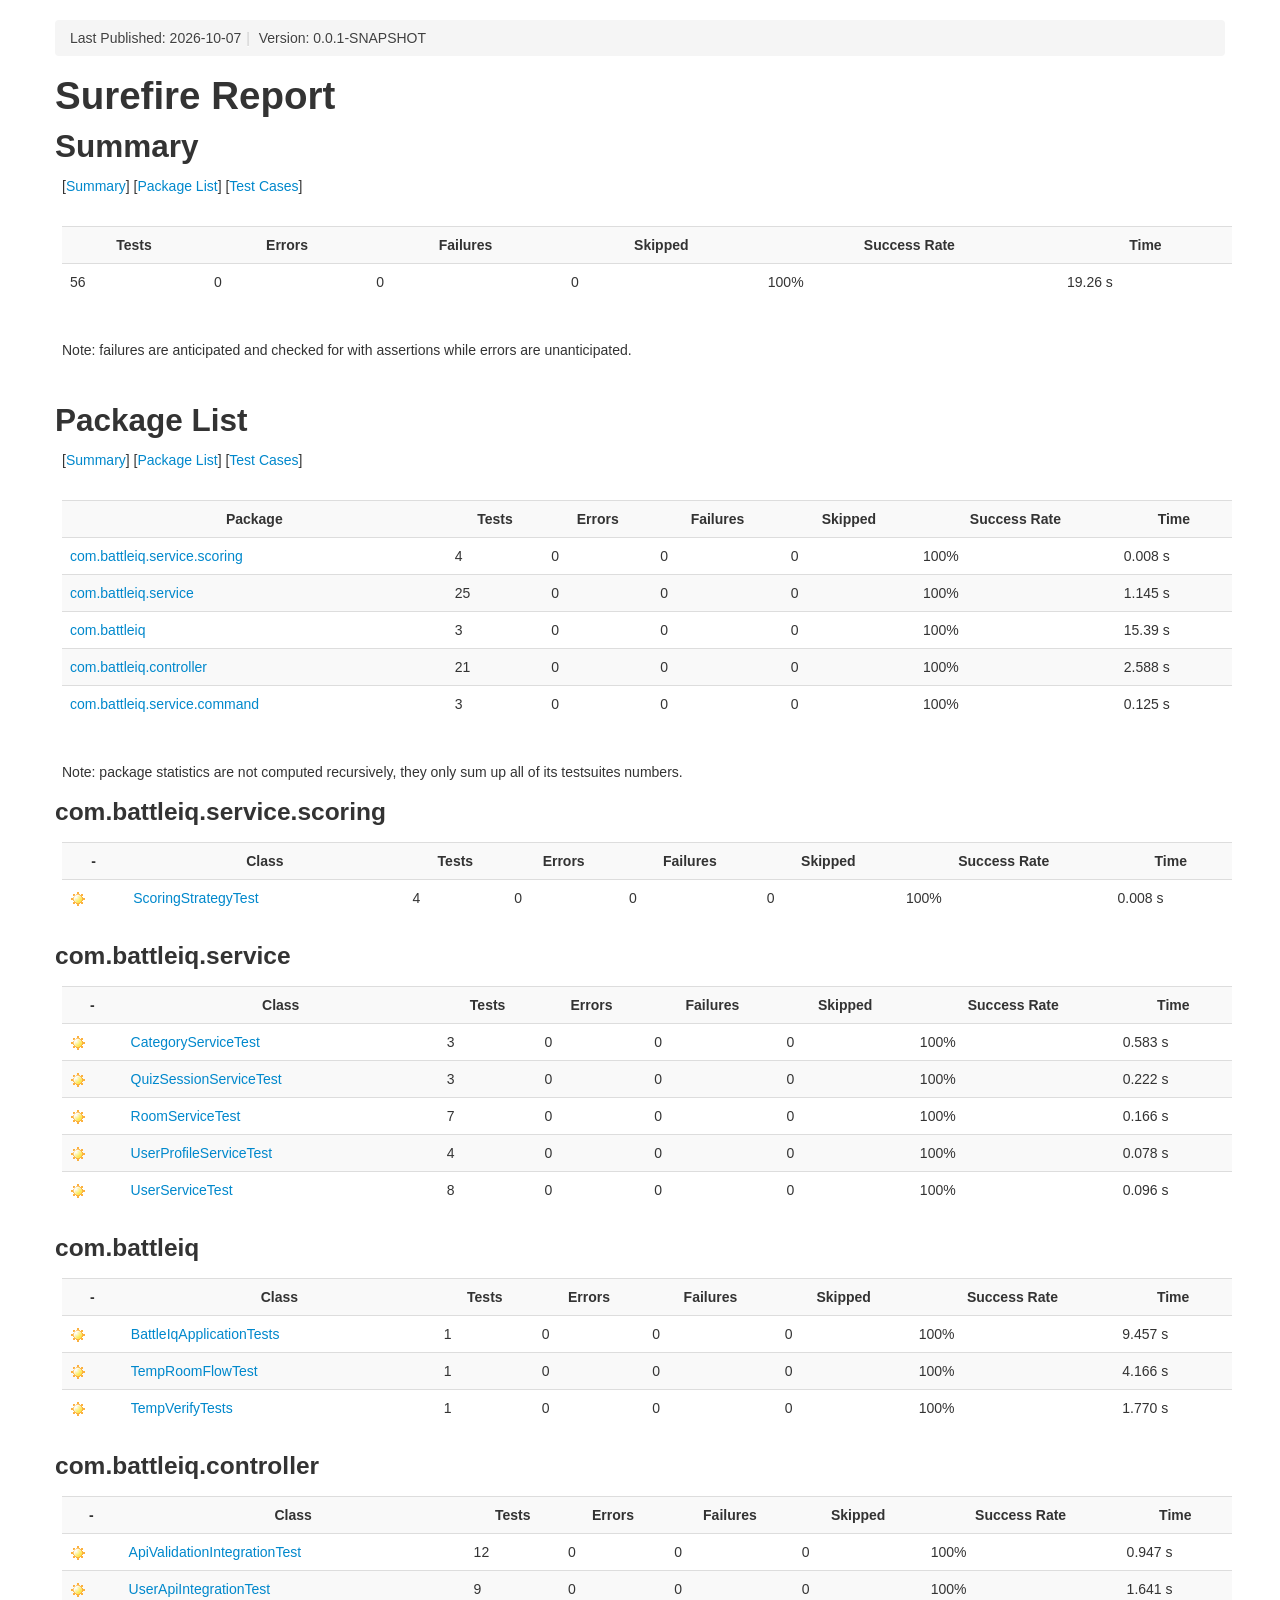
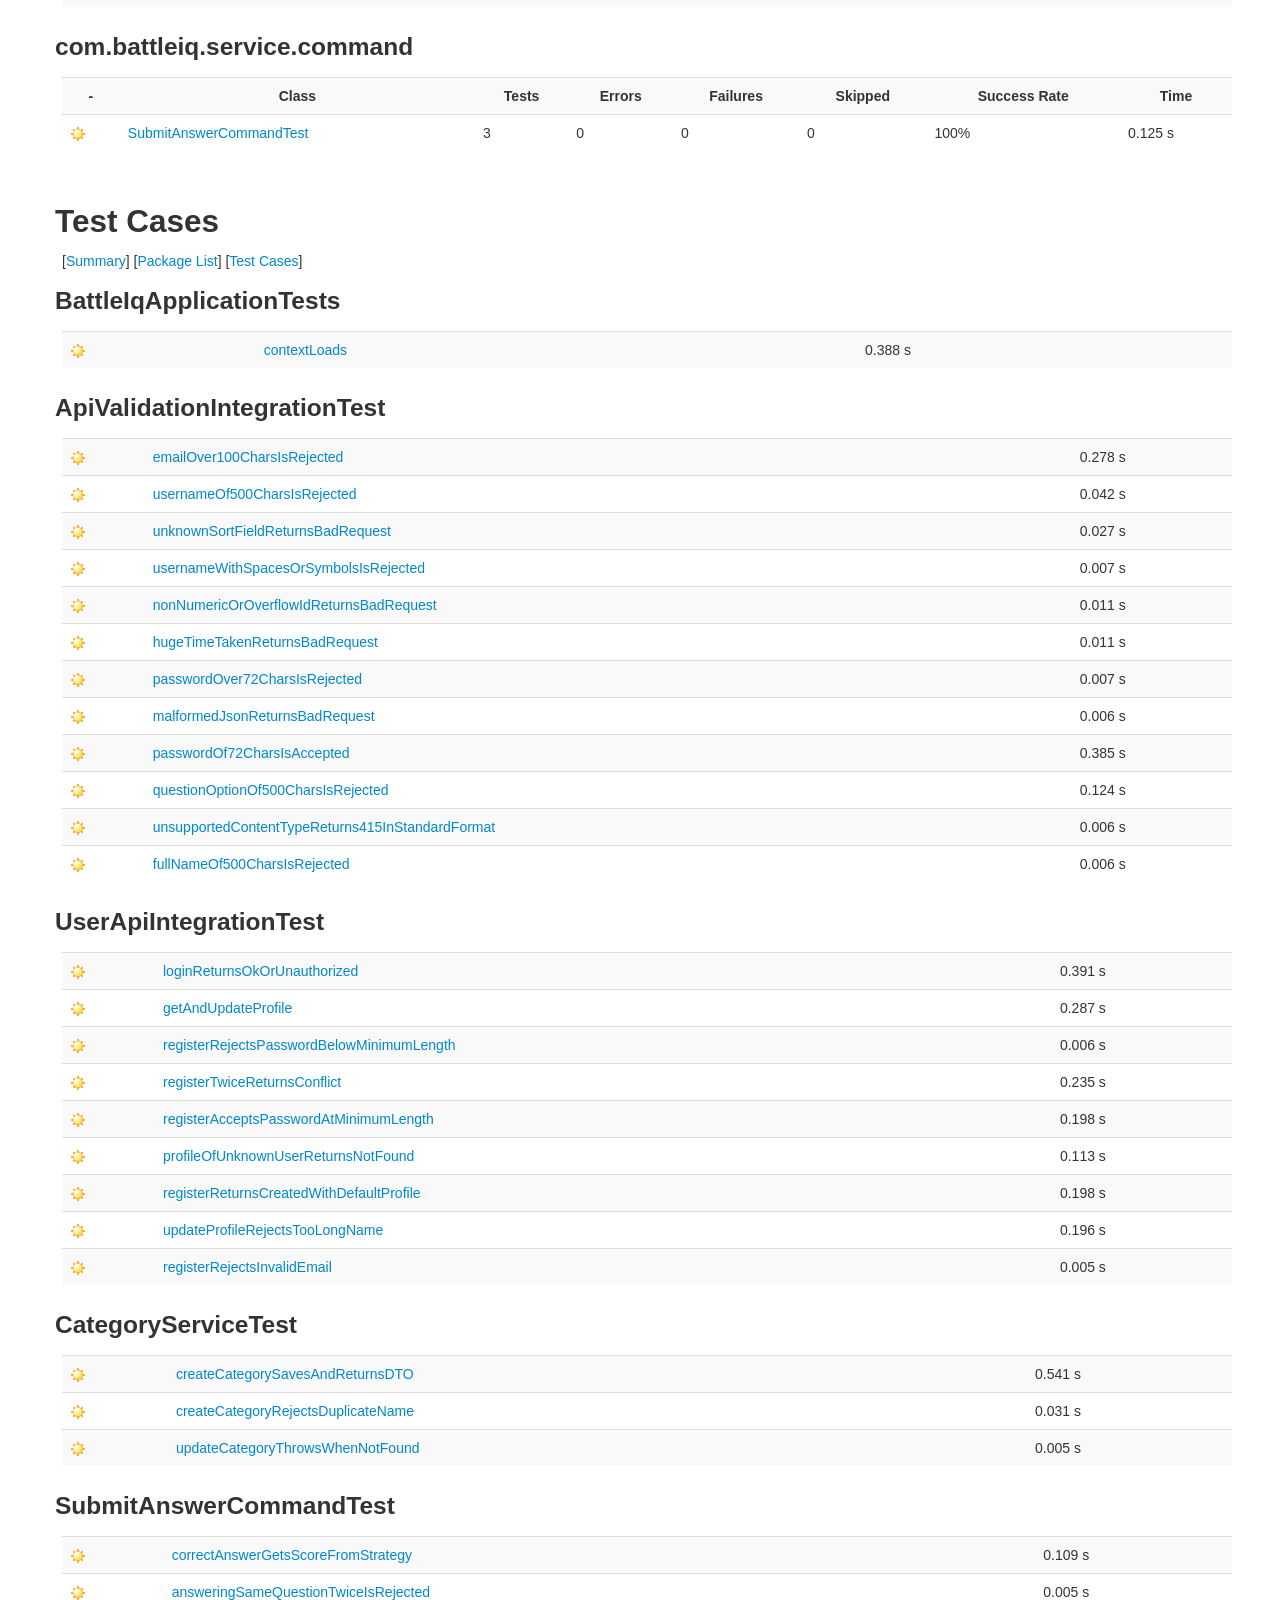
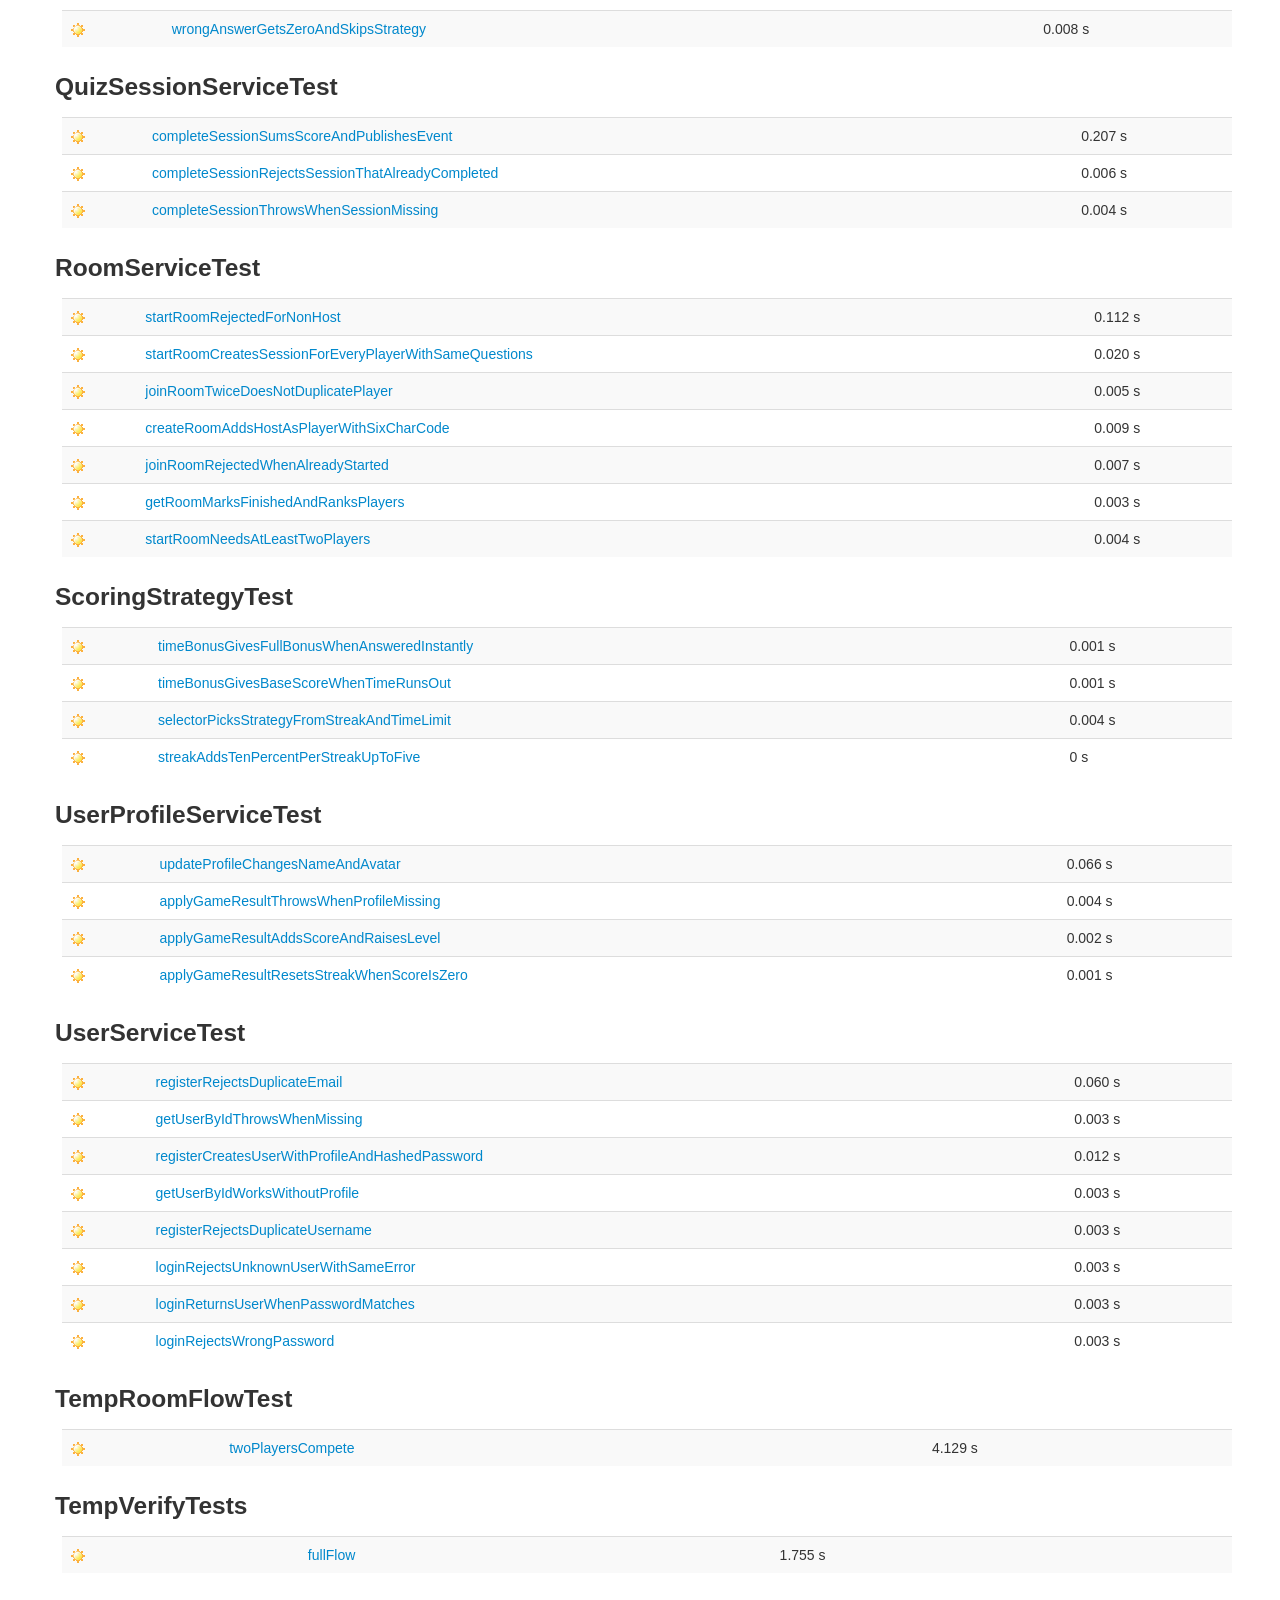
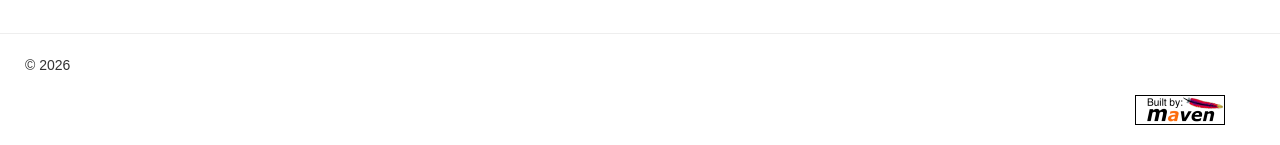
==== commit df8b4f94: "test: add API validation tests" ====
--- a/test/report/surefire.html
+++ b/test/report/surefire.html
@@ -67,12 +67,12 @@
 <th>Success Rate</th>
 <th>Time</th></tr>
 <tr class="b">
-<td>44</td>
-<td>0</td>
-<td>0</td>
-<td>0</td>
-<td>100%</td>
-<td>20.35 s</td></tr></table><br />
+<td>56</td>
+<td>0</td>
+<td>0</td>
+<td>0</td>
+<td>100%</td>
+<td>19.26 s</td></tr></table><br />
 <p>Note: failures are anticipated and checked for with assertions while errors are unanticipated.</p><br /></section><section><a id="Package_List"></a>
 <h2>Package List</h2>
 <p>[<a href="#Summary">Summary</a>] [<a href="#Package_List">Package List</a>] [<a href="#Test_Cases">Test Cases</a>]</p><br />
@@ -92,7 +92,7 @@
 <td>0</td>
 <td>0</td>
 <td>100%</td>
-<td>0.010 s</td></tr>
+<td>0.008 s</td></tr>
 <tr class="a">
 <td><a href="#com.battleiq.service">com.battleiq.service</a></td>
 <td>25</td>
@@ -100,7 +100,7 @@
 <td>0</td>
 <td>0</td>
 <td>100%</td>
-<td>1.240 s</td></tr>
+<td>1.145 s</td></tr>
 <tr class="b">
 <td><a href="#com.battleiq">com.battleiq</a></td>
 <td>3</td>
@@ -108,15 +108,15 @@
 <td>0</td>
 <td>0</td>
 <td>100%</td>
-<td>16.62 s</td></tr>
+<td>15.39 s</td></tr>
 <tr class="a">
 <td><a href="#com.battleiq.controller">com.battleiq.controller</a></td>
-<td>9</td>
-<td>0</td>
-<td>0</td>
-<td>0</td>
-<td>100%</td>
-<td>2.282 s</td></tr>
+<td>21</td>
+<td>0</td>
+<td>0</td>
+<td>0</td>
+<td>100%</td>
+<td>2.588 s</td></tr>
 <tr class="b">
 <td><a href="#com.battleiq.service.command">com.battleiq.service.command</a></td>
 <td>3</td>
@@ -124,7 +124,7 @@
 <td>0</td>
 <td>0</td>
 <td>100%</td>
-<td>0.196 s</td></tr></table><br />
+<td>0.125 s</td></tr></table><br />
 <p>Note: package statistics are not computed recursively, they only sum up all of its testsuites numbers.</p><section><a id="com.battleiq.service.scoring"></a>
 <h3>com.battleiq.service.scoring</h3>
 <table class="table table-striped">
@@ -145,7 +145,7 @@
 <td>0</td>
 <td>0</td>
 <td>100%</td>
-<td>0.010 s</td></tr></table></section><section><a id="com.battleiq.service"></a>
+<td>0.008 s</td></tr></table></section><section><a id="com.battleiq.service"></a>
 <h3>com.battleiq.service</h3>
 <table class="table table-striped">
 <tr class="a">
@@ -165,7 +165,7 @@
 <td>0</td>
 <td>0</td>
 <td>100%</td>
-<td>0.643 s</td></tr>
+<td>0.583 s</td></tr>
 <tr class="a">
 <td><a href="#com.battleiq.service.QuizSessionServiceTest"><img src="images/icon_success_sml.gif" /></a></td>
 <td><a href="#com.battleiq.service.QuizSessionServiceTest">QuizSessionServiceTest</a></td>
@@ -174,7 +174,7 @@
 <td>0</td>
 <td>0</td>
 <td>100%</td>
-<td>0.269 s</td></tr>
+<td>0.222 s</td></tr>
 <tr class="b">
 <td><a href="#com.battleiq.service.RoomServiceTest"><img src="images/icon_success_sml.gif" /></a></td>
 <td><a href="#com.battleiq.service.RoomServiceTest">RoomServiceTest</a></td>
@@ -183,7 +183,7 @@
 <td>0</td>
 <td>0</td>
 <td>100%</td>
-<td>0.177 s</td></tr>
+<td>0.166 s</td></tr>
 <tr class="a">
 <td><a href="#com.battleiq.service.UserProfileServiceTest"><img src="images/icon_success_sml.gif" /></a></td>
 <td><a href="#com.battleiq.service.UserProfileServiceTest">UserProfileServiceTest</a></td>
@@ -192,7 +192,7 @@
 <td>0</td>
 <td>0</td>
 <td>100%</td>
-<td>0.069 s</td></tr>
+<td>0.078 s</td></tr>
 <tr class="b">
 <td><a href="#com.battleiq.service.UserServiceTest"><img src="images/icon_success_sml.gif" /></a></td>
 <td><a href="#com.battleiq.service.UserServiceTest">UserServiceTest</a></td>
@@ -201,7 +201,7 @@
 <td>0</td>
 <td>0</td>
 <td>100%</td>
-<td>0.082 s</td></tr></table></section><section><a id="com.battleiq"></a>
+<td>0.096 s</td></tr></table></section><section><a id="com.battleiq"></a>
 <h3>com.battleiq</h3>
 <table class="table table-striped">
 <tr class="a">
@@ -221,7 +221,7 @@
 <td>0</td>
 <td>0</td>
 <td>100%</td>
-<td>10.69 s</td></tr>
+<td>9.457 s</td></tr>
 <tr class="a">
 <td><a href="#com.battleiq.TempRoomFlowTest"><img src="images/icon_success_sml.gif" /></a></td>
 <td><a href="#com.battleiq.TempRoomFlowTest">TempRoomFlowTest</a></td>
@@ -252,6 +252,15 @@
 <th>Success Rate</th>
 <th>Time</th></tr>
 <tr class="b">
+<td><a href="#com.battleiq.controller.ApiValidationIntegrationTest"><img src="images/icon_success_sml.gif" /></a></td>
+<td><a href="#com.battleiq.controller.ApiValidationIntegrationTest">ApiValidationIntegrationTest</a></td>
+<td>12</td>
+<td>0</td>
+<td>0</td>
+<td>0</td>
+<td>100%</td>
+<td>0.947 s</td></tr>
+<tr class="a">
 <td><a href="#com.battleiq.controller.UserApiIntegrationTest"><img src="images/icon_success_sml.gif" /></a></td>
 <td><a href="#com.battleiq.controller.UserApiIntegrationTest">UserApiIntegrationTest</a></td>
 <td>9</td>
@@ -259,7 +268,7 @@
 <td>0</td>
 <td>0</td>
 <td>100%</td>
-<td>2.282 s</td></tr></table></section><section><a id="com.battleiq.service.command"></a>
+<td>1.641 s</td></tr></table></section><section><a id="com.battleiq.service.command"></a>
 <h3>com.battleiq.service.command</h3>
 <table class="table table-striped">
 <tr class="a">
@@ -279,7 +288,7 @@
 <td>0</td>
 <td>0</td>
 <td>100%</td>
-<td>0.196 s</td></tr></table></section><br /></section><section><a id="Test_Cases"></a>
+<td>0.125 s</td></tr></table></section><br /></section><section><a id="Test_Cases"></a>
 <h2>Test Cases</h2>
 <p>[<a href="#Summary">Summary</a>] [<a href="#Package_List">Package List</a>] [<a href="#Test_Cases">Test Cases</a>]</p><section><a id="com.battleiq.BattleIqApplicationTests"></a>
 <h3>BattleIqApplicationTests</h3>
@@ -287,101 +296,151 @@
 <tr class="a">
 <td><img src="images/icon_success_sml.gif" /></td>
 <td><a id="TC_com.battleiq.BattleIqApplicationTests.contextLoads">contextLoads</a></td>
-<td>0.386 s</td></tr></table></section><section><a id="com.battleiq.controller.UserApiIntegrationTest"></a>
+<td>0.388 s</td></tr></table></section><section><a id="com.battleiq.controller.ApiValidationIntegrationTest"></a>
+<h3>ApiValidationIntegrationTest</h3>
+<table class="table table-striped">
+<tr class="a">
+<td><img src="images/icon_success_sml.gif" /></td>
+<td><a id="TC_com.battleiq.controller.ApiValidationIntegrationTest.emailOver100CharsIsRejected">emailOver100CharsIsRejected</a></td>
+<td>0.278 s</td></tr>
+<tr class="b">
+<td><img src="images/icon_success_sml.gif" /></td>
+<td><a id="TC_com.battleiq.controller.ApiValidationIntegrationTest.usernameOf500CharsIsRejected">usernameOf500CharsIsRejected</a></td>
+<td>0.042 s</td></tr>
+<tr class="a">
+<td><img src="images/icon_success_sml.gif" /></td>
+<td><a id="TC_com.battleiq.controller.ApiValidationIntegrationTest.unknownSortFieldReturnsBadRequest">unknownSortFieldReturnsBadRequest</a></td>
+<td>0.027 s</td></tr>
+<tr class="b">
+<td><img src="images/icon_success_sml.gif" /></td>
+<td><a id="TC_com.battleiq.controller.ApiValidationIntegrationTest.usernameWithSpacesOrSymbolsIsRejected">usernameWithSpacesOrSymbolsIsRejected</a></td>
+<td>0.007 s</td></tr>
+<tr class="a">
+<td><img src="images/icon_success_sml.gif" /></td>
+<td><a id="TC_com.battleiq.controller.ApiValidationIntegrationTest.nonNumericOrOverflowIdReturnsBadRequest">nonNumericOrOverflowIdReturnsBadRequest</a></td>
+<td>0.011 s</td></tr>
+<tr class="b">
+<td><img src="images/icon_success_sml.gif" /></td>
+<td><a id="TC_com.battleiq.controller.ApiValidationIntegrationTest.hugeTimeTakenReturnsBadRequest">hugeTimeTakenReturnsBadRequest</a></td>
+<td>0.011 s</td></tr>
+<tr class="a">
+<td><img src="images/icon_success_sml.gif" /></td>
+<td><a id="TC_com.battleiq.controller.ApiValidationIntegrationTest.passwordOver72CharsIsRejected">passwordOver72CharsIsRejected</a></td>
+<td>0.007 s</td></tr>
+<tr class="b">
+<td><img src="images/icon_success_sml.gif" /></td>
+<td><a id="TC_com.battleiq.controller.ApiValidationIntegrationTest.malformedJsonReturnsBadRequest">malformedJsonReturnsBadRequest</a></td>
+<td>0.006 s</td></tr>
+<tr class="a">
+<td><img src="images/icon_success_sml.gif" /></td>
+<td><a id="TC_com.battleiq.controller.ApiValidationIntegrationTest.passwordOf72CharsIsAccepted">passwordOf72CharsIsAccepted</a></td>
+<td>0.385 s</td></tr>
+<tr class="b">
+<td><img src="images/icon_success_sml.gif" /></td>
+<td><a id="TC_com.battleiq.controller.ApiValidationIntegrationTest.questionOptionOf500CharsIsRejected">questionOptionOf500CharsIsRejected</a></td>
+<td>0.124 s</td></tr>
+<tr class="a">
+<td><img src="images/icon_success_sml.gif" /></td>
+<td><a id="TC_com.battleiq.controller.ApiValidationIntegrationTest.unsupportedContentTypeReturns415InStandardFormat">unsupportedContentTypeReturns415InStandardFormat</a></td>
+<td>0.006 s</td></tr>
+<tr class="b">
+<td><img src="images/icon_success_sml.gif" /></td>
+<td><a id="TC_com.battleiq.controller.ApiValidationIntegrationTest.fullNameOf500CharsIsRejected">fullNameOf500CharsIsRejected</a></td>
+<td>0.006 s</td></tr></table></section><section><a id="com.battleiq.controller.UserApiIntegrationTest"></a>
 <h3>UserApiIntegrationTest</h3>
 <table class="table table-striped">
 <tr class="a">
 <td><img src="images/icon_success_sml.gif" /></td>
 <td><a id="TC_com.battleiq.controller.UserApiIntegrationTest.loginReturnsOkOrUnauthorized">loginReturnsOkOrUnauthorized</a></td>
-<td>0.926 s</td></tr>
+<td>0.391 s</td></tr>
 <tr class="b">
 <td><img src="images/icon_success_sml.gif" /></td>
 <td><a id="TC_com.battleiq.controller.UserApiIntegrationTest.getAndUpdateProfile">getAndUpdateProfile</a></td>
-<td>0.302 s</td></tr>
+<td>0.287 s</td></tr>
 <tr class="a">
 <td><img src="images/icon_success_sml.gif" /></td>
 <td><a id="TC_com.battleiq.controller.UserApiIntegrationTest.registerRejectsPasswordBelowMinimumLength">registerRejectsPasswordBelowMinimumLength</a></td>
-<td>0.025 s</td></tr>
+<td>0.006 s</td></tr>
 <tr class="b">
 <td><img src="images/icon_success_sml.gif" /></td>
 <td><a id="TC_com.battleiq.controller.UserApiIntegrationTest.registerTwiceReturnsConflict">registerTwiceReturnsConflict</a></td>
-<td>0.250 s</td></tr>
+<td>0.235 s</td></tr>
 <tr class="a">
 <td><img src="images/icon_success_sml.gif" /></td>
 <td><a id="TC_com.battleiq.controller.UserApiIntegrationTest.registerAcceptsPasswordAtMinimumLength">registerAcceptsPasswordAtMinimumLength</a></td>
-<td>0.208 s</td></tr>
+<td>0.198 s</td></tr>
 <tr class="b">
 <td><img src="images/icon_success_sml.gif" /></td>
 <td><a id="TC_com.battleiq.controller.UserApiIntegrationTest.profileOfUnknownUserReturnsNotFound">profileOfUnknownUserReturnsNotFound</a></td>
-<td>0.117 s</td></tr>
+<td>0.113 s</td></tr>
 <tr class="a">
 <td><img src="images/icon_success_sml.gif" /></td>
 <td><a id="TC_com.battleiq.controller.UserApiIntegrationTest.registerReturnsCreatedWithDefaultProfile">registerReturnsCreatedWithDefaultProfile</a></td>
-<td>0.205 s</td></tr>
+<td>0.198 s</td></tr>
 <tr class="b">
 <td><img src="images/icon_success_sml.gif" /></td>
 <td><a id="TC_com.battleiq.controller.UserApiIntegrationTest.updateProfileRejectsTooLongName">updateProfileRejectsTooLongName</a></td>
-<td>0.201 s</td></tr>
+<td>0.196 s</td></tr>
 <tr class="a">
 <td><img src="images/icon_success_sml.gif" /></td>
 <td><a id="TC_com.battleiq.controller.UserApiIntegrationTest.registerRejectsInvalidEmail">registerRejectsInvalidEmail</a></td>
-<td>0.004 s</td></tr></table></section><section><a id="com.battleiq.service.CategoryServiceTest"></a>
+<td>0.005 s</td></tr></table></section><section><a id="com.battleiq.service.CategoryServiceTest"></a>
 <h3>CategoryServiceTest</h3>
 <table class="table table-striped">
 <tr class="a">
 <td><img src="images/icon_success_sml.gif" /></td>
 <td><a id="TC_com.battleiq.service.CategoryServiceTest.createCategorySavesAndReturnsDTO">createCategorySavesAndReturnsDTO</a></td>
-<td>0.596 s</td></tr>
+<td>0.541 s</td></tr>
 <tr class="b">
 <td><img src="images/icon_success_sml.gif" /></td>
 <td><a id="TC_com.battleiq.service.CategoryServiceTest.createCategoryRejectsDuplicateName">createCategoryRejectsDuplicateName</a></td>
-<td>0.034 s</td></tr>
+<td>0.031 s</td></tr>
 <tr class="a">
 <td><img src="images/icon_success_sml.gif" /></td>
 <td><a id="TC_com.battleiq.service.CategoryServiceTest.updateCategoryThrowsWhenNotFound">updateCategoryThrowsWhenNotFound</a></td>
-<td>0.007 s</td></tr></table></section><section><a id="com.battleiq.service.command.SubmitAnswerCommandTest"></a>
+<td>0.005 s</td></tr></table></section><section><a id="com.battleiq.service.command.SubmitAnswerCommandTest"></a>
 <h3>SubmitAnswerCommandTest</h3>
 <table class="table table-striped">
 <tr class="a">
 <td><img src="images/icon_success_sml.gif" /></td>
 <td><a id="TC_com.battleiq.service.command.SubmitAnswerCommandTest.correctAnswerGetsScoreFromStrategy">correctAnswerGetsScoreFromStrategy</a></td>
-<td>0.156 s</td></tr>
+<td>0.109 s</td></tr>
 <tr class="b">
 <td><img src="images/icon_success_sml.gif" /></td>
 <td><a id="TC_com.battleiq.service.command.SubmitAnswerCommandTest.answeringSameQuestionTwiceIsRejected">answeringSameQuestionTwiceIsRejected</a></td>
-<td>0.021 s</td></tr>
+<td>0.005 s</td></tr>
 <tr class="a">
 <td><img src="images/icon_success_sml.gif" /></td>
 <td><a id="TC_com.battleiq.service.command.SubmitAnswerCommandTest.wrongAnswerGetsZeroAndSkipsStrategy">wrongAnswerGetsZeroAndSkipsStrategy</a></td>
-<td>0.010 s</td></tr></table></section><section><a id="com.battleiq.service.QuizSessionServiceTest"></a>
+<td>0.008 s</td></tr></table></section><section><a id="com.battleiq.service.QuizSessionServiceTest"></a>
 <h3>QuizSessionServiceTest</h3>
 <table class="table table-striped">
 <tr class="a">
 <td><img src="images/icon_success_sml.gif" /></td>
 <td><a id="TC_com.battleiq.service.QuizSessionServiceTest.completeSessionSumsScoreAndPublishesEvent">completeSessionSumsScoreAndPublishesEvent</a></td>
-<td>0.252 s</td></tr>
+<td>0.207 s</td></tr>
 <tr class="b">
 <td><img src="images/icon_success_sml.gif" /></td>
 <td><a id="TC_com.battleiq.service.QuizSessionServiceTest.completeSessionRejectsSessionThatAlreadyCompleted">completeSessionRejectsSessionThatAlreadyCompleted</a></td>
-<td>0.009 s</td></tr>
+<td>0.006 s</td></tr>
 <tr class="a">
 <td><img src="images/icon_success_sml.gif" /></td>
 <td><a id="TC_com.battleiq.service.QuizSessionServiceTest.completeSessionThrowsWhenSessionMissing">completeSessionThrowsWhenSessionMissing</a></td>
-<td>0.006 s</td></tr></table></section><section><a id="com.battleiq.service.RoomServiceTest"></a>
+<td>0.004 s</td></tr></table></section><section><a id="com.battleiq.service.RoomServiceTest"></a>
 <h3>RoomServiceTest</h3>
 <table class="table table-striped">
 <tr class="a">
 <td><img src="images/icon_success_sml.gif" /></td>
 <td><a id="TC_com.battleiq.service.RoomServiceTest.startRoomRejectedForNonHost">startRoomRejectedForNonHost</a></td>
-<td>0.119 s</td></tr>
+<td>0.112 s</td></tr>
 <tr class="b">
 <td><img src="images/icon_success_sml.gif" /></td>
 <td><a id="TC_com.battleiq.service.RoomServiceTest.startRoomCreatesSessionForEveryPlayerWithSameQuestions">startRoomCreatesSessionForEveryPlayerWithSameQuestions</a></td>
-<td>0.021 s</td></tr>
+<td>0.020 s</td></tr>
 <tr class="a">
 <td><img src="images/icon_success_sml.gif" /></td>
 <td><a id="TC_com.battleiq.service.RoomServiceTest.joinRoomTwiceDoesNotDuplicatePlayer">joinRoomTwiceDoesNotDuplicatePlayer</a></td>
-<td>0.007 s</td></tr>
+<td>0.005 s</td></tr>
 <tr class="b">
 <td><img src="images/icon_success_sml.gif" /></td>
 <td><a id="TC_com.battleiq.service.RoomServiceTest.createRoomAddsHostAsPlayerWithSixCharCode">createRoomAddsHostAsPlayerWithSixCharCode</a></td>
@@ -389,7 +448,7 @@
 <tr class="a">
 <td><img src="images/icon_success_sml.gif" /></td>
 <td><a id="TC_com.battleiq.service.RoomServiceTest.joinRoomRejectedWhenAlreadyStarted">joinRoomRejectedWhenAlreadyStarted</a></td>
-<td>0.006 s</td></tr>
+<td>0.007 s</td></tr>
 <tr class="b">
 <td><img src="images/icon_success_sml.gif" /></td>
 <td><a id="TC_com.battleiq.service.RoomServiceTest.getRoomMarksFinishedAndRanksPlayers">getRoomMarksFinishedAndRanksPlayers</a></td>
@@ -403,29 +462,29 @@
 <tr class="a">
 <td><img src="images/icon_success_sml.gif" /></td>
 <td><a id="TC_com.battleiq.service.scoring.ScoringStrategyTest.timeBonusGivesFullBonusWhenAnsweredInstantly">timeBonusGivesFullBonusWhenAnsweredInstantly</a></td>
-<td>0 s</td></tr>
+<td>0.001 s</td></tr>
 <tr class="b">
 <td><img src="images/icon_success_sml.gif" /></td>
 <td><a id="TC_com.battleiq.service.scoring.ScoringStrategyTest.timeBonusGivesBaseScoreWhenTimeRunsOut">timeBonusGivesBaseScoreWhenTimeRunsOut</a></td>
-<td>0 s</td></tr>
+<td>0.001 s</td></tr>
 <tr class="a">
 <td><img src="images/icon_success_sml.gif" /></td>
 <td><a id="TC_com.battleiq.service.scoring.ScoringStrategyTest.selectorPicksStrategyFromStreakAndTimeLimit">selectorPicksStrategyFromStreakAndTimeLimit</a></td>
-<td>0.003 s</td></tr>
+<td>0.004 s</td></tr>
 <tr class="b">
 <td><img src="images/icon_success_sml.gif" /></td>
 <td><a id="TC_com.battleiq.service.scoring.ScoringStrategyTest.streakAddsTenPercentPerStreakUpToFive">streakAddsTenPercentPerStreakUpToFive</a></td>
-<td>0.001 s</td></tr></table></section><section><a id="com.battleiq.service.UserProfileServiceTest"></a>
+<td>0 s</td></tr></table></section><section><a id="com.battleiq.service.UserProfileServiceTest"></a>
 <h3>UserProfileServiceTest</h3>
 <table class="table table-striped">
 <tr class="a">
 <td><img src="images/icon_success_sml.gif" /></td>
 <td><a id="TC_com.battleiq.service.UserProfileServiceTest.updateProfileChangesNameAndAvatar">updateProfileChangesNameAndAvatar</a></td>
-<td>0.059 s</td></tr>
+<td>0.066 s</td></tr>
 <tr class="b">
 <td><img src="images/icon_success_sml.gif" /></td>
 <td><a id="TC_com.battleiq.service.UserProfileServiceTest.applyGameResultThrowsWhenProfileMissing">applyGameResultThrowsWhenProfileMissing</a></td>
-<td>0.005 s</td></tr>
+<td>0.004 s</td></tr>
 <tr class="a">
 <td><img src="images/icon_success_sml.gif" /></td>
 <td><a id="TC_com.battleiq.service.UserProfileServiceTest.applyGameResultAddsScoreAndRaisesLevel">applyGameResultAddsScoreAndRaisesLevel</a></td>
@@ -439,15 +498,15 @@
 <tr class="a">
 <td><img src="images/icon_success_sml.gif" /></td>
 <td><a id="TC_com.battleiq.service.UserServiceTest.registerRejectsDuplicateEmail">registerRejectsDuplicateEmail</a></td>
-<td>0.041 s</td></tr>
+<td>0.060 s</td></tr>
 <tr class="b">
 <td><img src="images/icon_success_sml.gif" /></td>
 <td><a id="TC_com.battleiq.service.UserServiceTest.getUserByIdThrowsWhenMissing">getUserByIdThrowsWhenMissing</a></td>
-<td>0.002 s</td></tr>
+<td>0.003 s</td></tr>
 <tr class="a">
 <td><img src="images/icon_success_sml.gif" /></td>
 <td><a id="TC_com.battleiq.service.UserServiceTest.registerCreatesUserWithProfileAndHashedPassword">registerCreatesUserWithProfileAndHashedPassword</a></td>
-<td>0.015 s</td></tr>
+<td>0.012 s</td></tr>
 <tr class="b">
 <td><img src="images/icon_success_sml.gif" /></td>
 <td><a id="TC_com.battleiq.service.UserServiceTest.getUserByIdWorksWithoutProfile">getUserByIdWorksWithoutProfile</a></td>
@@ -459,7 +518,7 @@
 <tr class="b">
 <td><img src="images/icon_success_sml.gif" /></td>
 <td><a id="TC_com.battleiq.service.UserServiceTest.loginRejectsUnknownUserWithSameError">loginRejectsUnknownUserWithSameError</a></td>
-<td>0.005 s</td></tr>
+<td>0.003 s</td></tr>
 <tr class="a">
 <td><img src="images/icon_success_sml.gif" /></td>
 <td><a id="TC_com.battleiq.service.UserServiceTest.loginReturnsUserWhenPasswordMatches">loginReturnsUserWhenPasswordMatches</a></td>
@@ -467,7 +526,7 @@
 <tr class="b">
 <td><img src="images/icon_success_sml.gif" /></td>
 <td><a id="TC_com.battleiq.service.UserServiceTest.loginRejectsWrongPassword">loginRejectsWrongPassword</a></td>
-<td>0.004 s</td></tr></table></section><section><a id="com.battleiq.TempRoomFlowTest"></a>
+<td>0.003 s</td></tr></table></section><section><a id="com.battleiq.TempRoomFlowTest"></a>
 <h3>TempRoomFlowTest</h3>
 <table class="table table-striped">
 <tr class="a">
